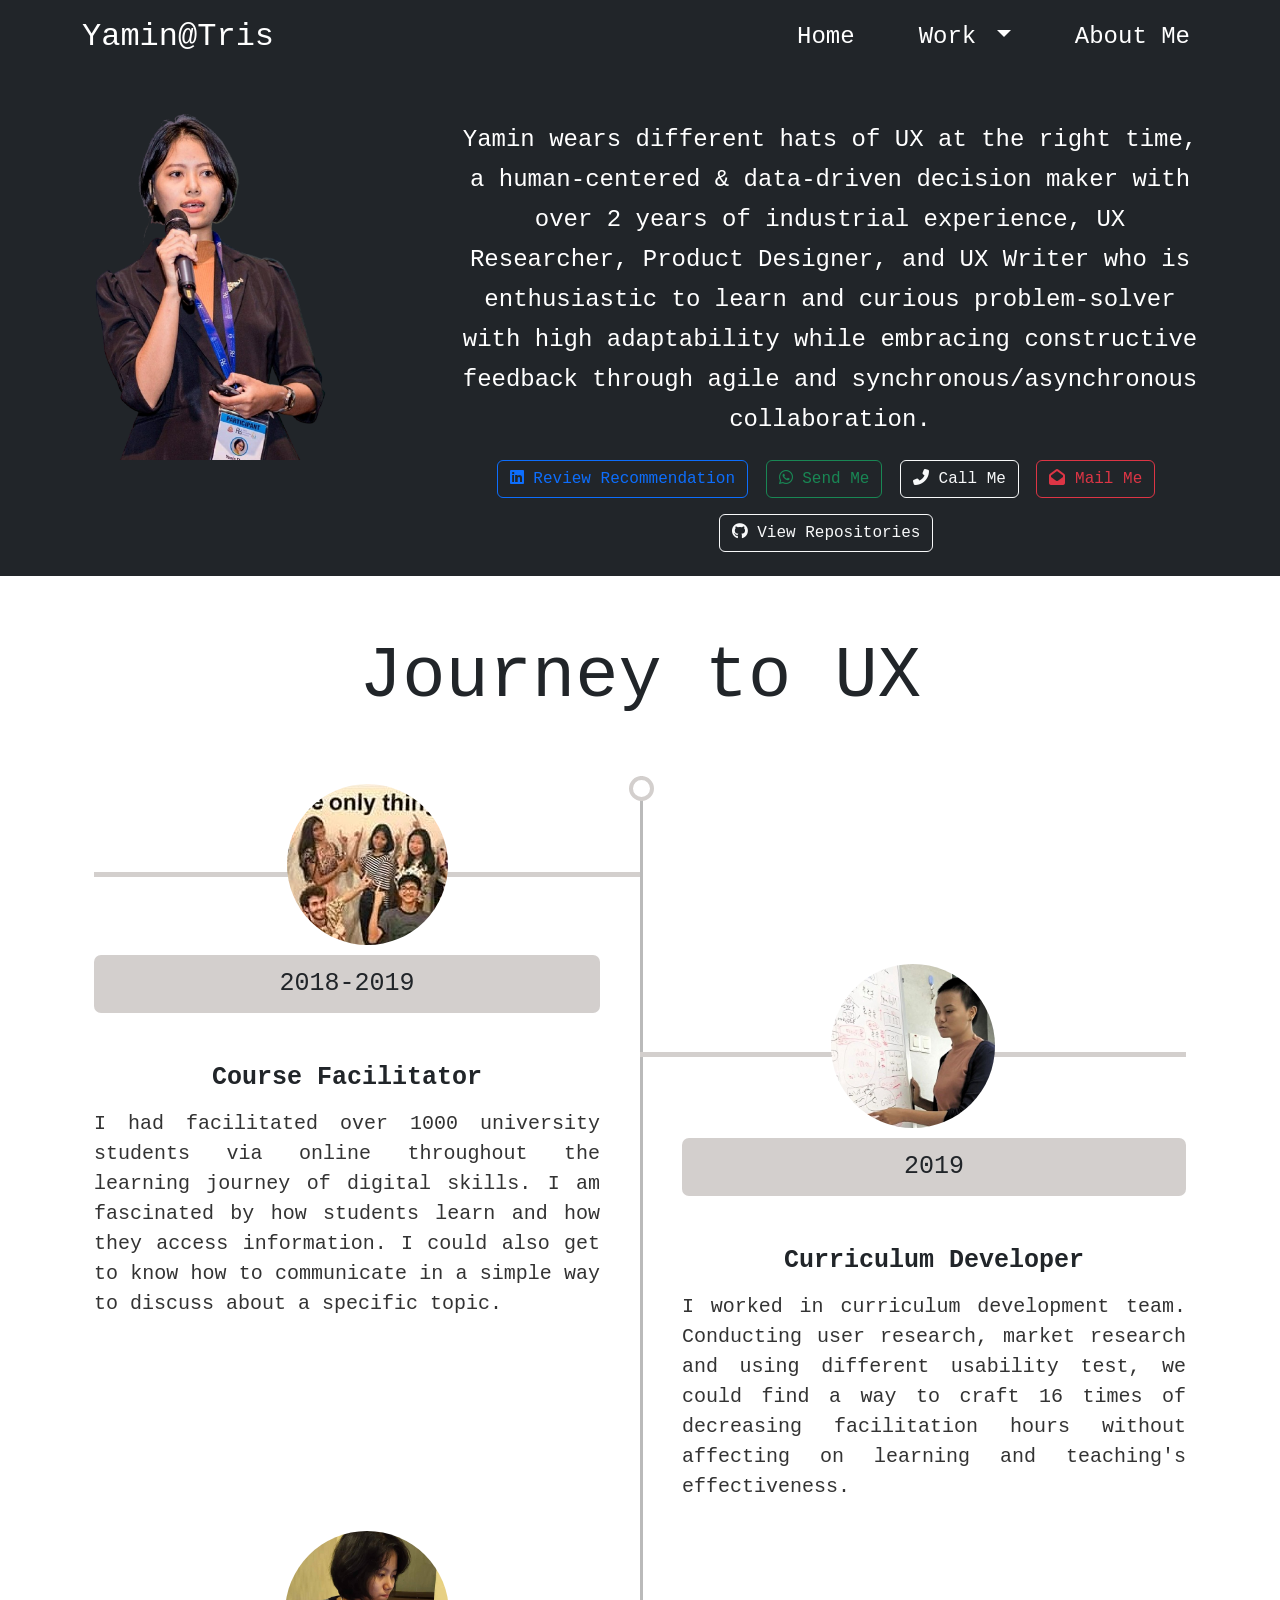
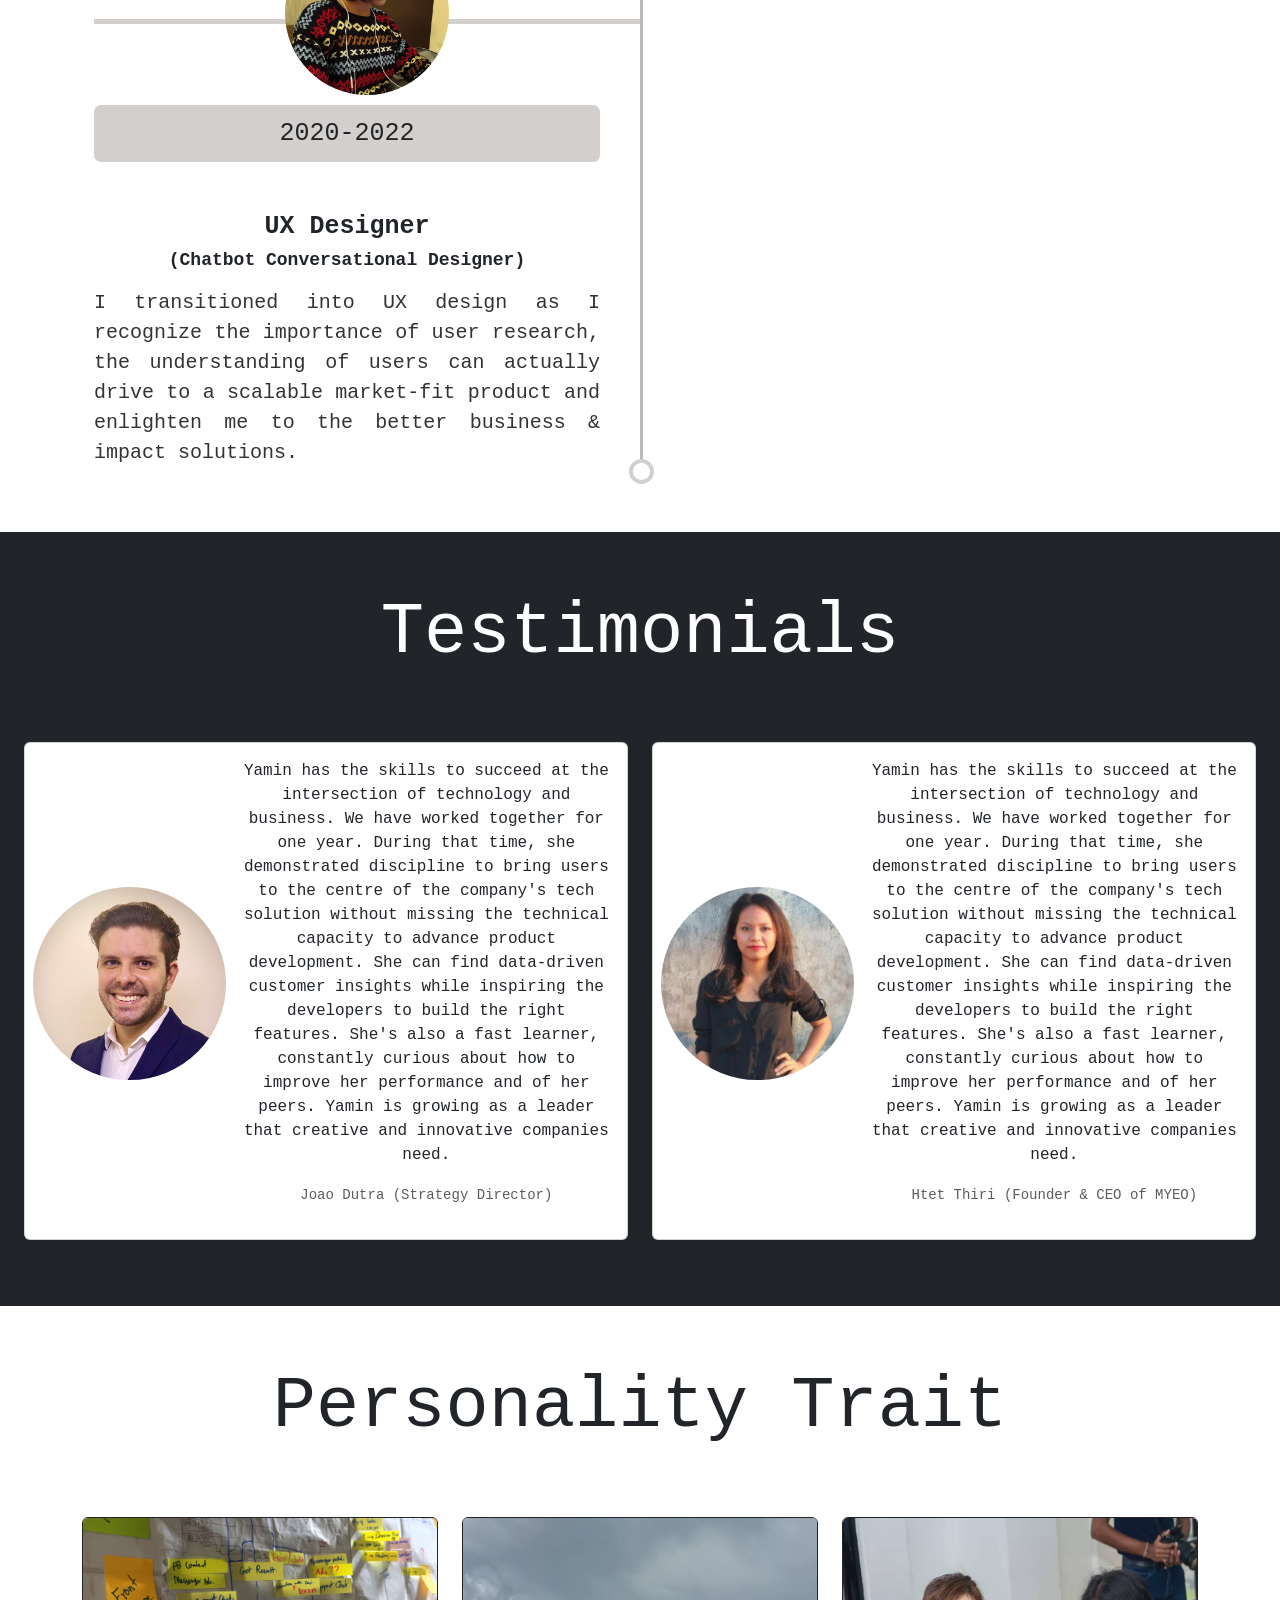
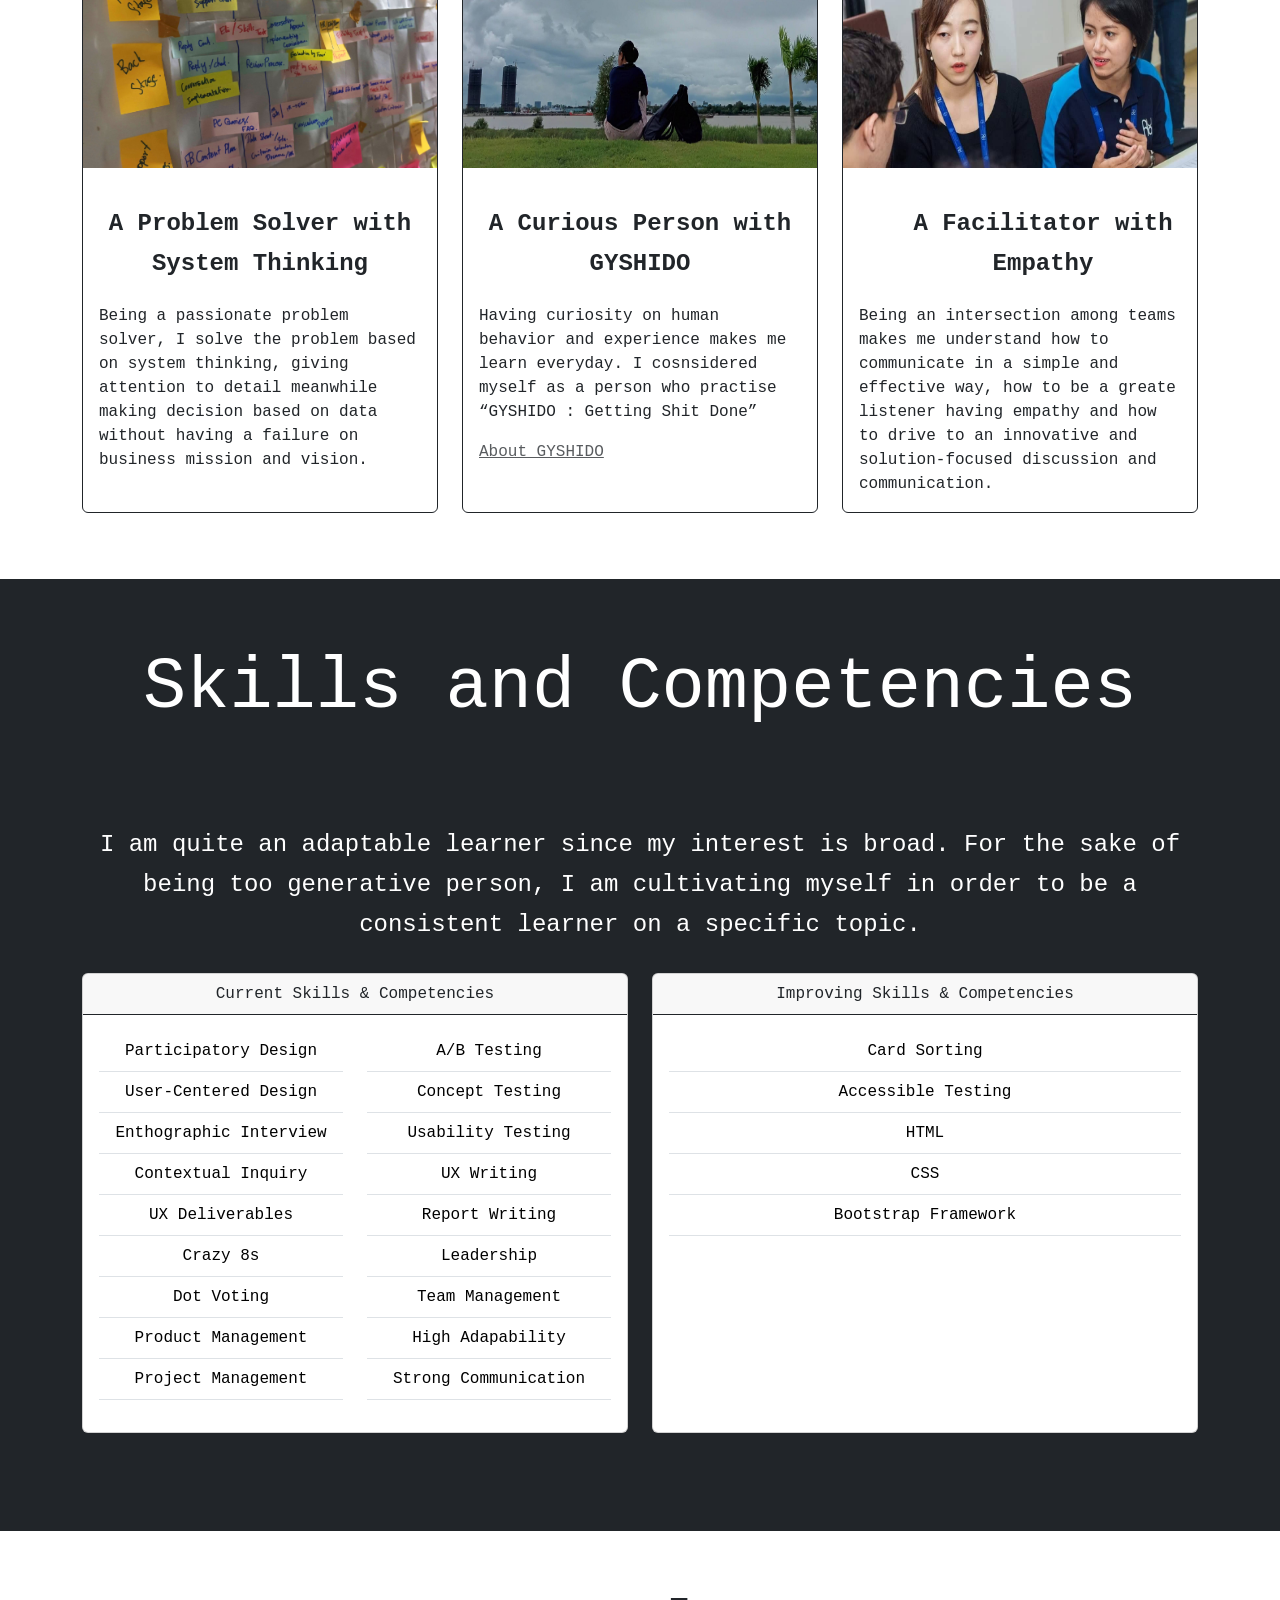
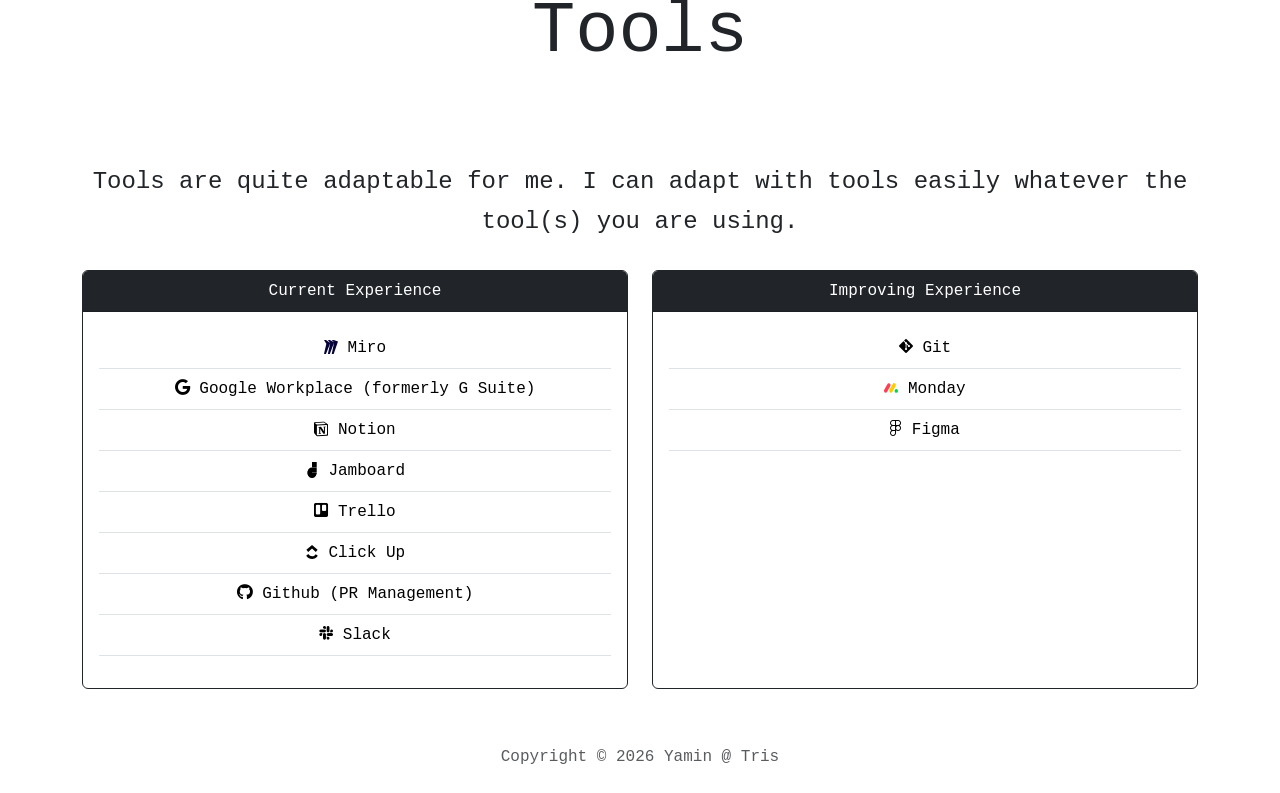
==== aboutme.html @ a5f70351 "updating conversation page" ====
<!DOCTYPE html>
<html lang="en">

<head>
  <meta charset="UTF-8">
  <meta http-equiv="X-UA-Compatible" content="IE=edge">
  <meta name="viewport" content="width=device-width, initial-scale=1.0">
  <title>Document</title>
  <link href="https://cdn.jsdelivr.net/npm/bootstrap@5.1.3/dist/css/bootstrap.min.css" rel="stylesheet"
    integrity="sha384-1BmE4kWBq78iYhFldvKuhfTAU6auU8tT94WrHftjDbrCEXSU1oBoqyl2QvZ6jIW3" crossorigin="anonymous">
  <link rel="stylesheet" href="https://cdnjs.cloudflare.com/ajax/libs/font-awesome/6.1.1/css/all.min.css">
  <link rel="stylesheet" href="style.css">
  <link rel="stylesheet" href="aboutme.css">
</head>

<body>

  <div class="container-fluid bg-dark">
    <nav class="navbar navbar-expand-lg fixed-top navbar-dark bg-dark">
      <div class="container justify-content-between">
        <a class="navbar-brand fs-2" href="#"> Yamin@Tris </a>
        <button class="navbar-toggler" type="button" data-bs-toggle="collapse" data-bs-target="#navbarText" aria-controls="navbarText" aria-expanded="true" aria-label="Toggle navigation">
          <span class="navbar-toggler-icon"></span>
        </button>
        <div class="collapse navbar-collapse justify-content-end" id="navbarText">
          <ul class="nav navbar-nav ml-auto mb-2 mb-lg-0 gap-2 gap-sm-5 fs-4">
            <li class="nav-item">
              <a class="nav-link active home" aria-current="page" href="home.html">Home</a>
            </li>
            <li class="nav-item dropdown">
              <a class="nav-link dropdown-toggle text-white" href="#" id="navbarDarkDropdownMenuLink" role="button" data-bs-toggle="dropdown" aria-expanded="true">
                Work
              </a>
              <ul class="dropdown-menu dropdown-menu-dark" aria-labelledby="navbarDarkDropdownMenuLink">
                <li><a class="dropdown-item" href="membership.html">SAAS LMS Design</a></li>
                <li><a class="dropdown-item" href="#">Conversation-based Learning Design</a></li>
                <li><a class="dropdown-item" href="https://github.com/Yamin-TZO?tab=repositories">Web Design</a></li>
              </ul>
            </li>
            <li class="nav-item">
              <a class="nav-link text-white" href="aboutme.html">About Me</a>
            </li>
          </ul>
        </div>
      </div>
    </nav>
    
    <div style="height:100px;"></div>
    <!-- self_introduction -->
    <div class="container text-white">
      <div class="row">
        <div class="col-12 col-sm-4">
          <img src="photo/yamin.png" alt="Yamin was giving presentation in AYA Youth Forum 2019" style="height: 360px;">
        </div>
        <div class="col-12 col-sm-8 align-self-center">
          <div class="card-body align-items-center text-center">
            <p class="card-text intro-text">Yamin wears different hats of UX at the right time, a human-centered & data-driven decision maker with over 2
              years of industrial experience, UX Researcher, Product Designer, and UX Writer who is enthusiastic to learn
              and curious problem-solver with high adaptability while embracing constructive feedback through agile and
              synchronous/asynchronous collaboration.</p>
            <div class="justify-content-beteen mb-2">
              <a href="https://www.linkedin.com/in/yaminthazinoo" class="btn btn-outline-primary me-2 mb-3">
                <i class="fab fa-linkedin"></i> Review Recommendation
              </a>
              <a href="https://api.whatsapp.com/send?phone=959424755899" class="btn btn-outline-success me-2 mb-3">
                <i class="fab fa-whatsapp"></i> Send Me
              </a>
              <a href="tel:959 424 755 899" class="btn btn-outline-light me-2 mb-3">
                <i class="fas fa-phone-alt"></i> Call Me
              </a>
              <a href="mailto:yaminthazinoo24@gmail.com" class="btn btn-outline-danger me-2 mb-3">
                <i class="fas fa-envelope-open"></i> Mail Me
              </a>
              <a href="https://github.com/Yamin-TZO?tab=repositories" class="btn btn-outline-light me-2 mb-3">
                <i class="fab fa-github"></i> View Repositories
              </a>   
            </div>        
          </div>
        </div>
      </div>
    </div>
  </div>

  <!-- experience_journey -->
  <div style="height: 50px;"></div>

  <div class="container">
    <div class="text-dark align-items-center text-center py-2 display-2">
      Journey to UX
    </div>
    <div class="container py-5">
        <div class="row">
            <div class="col-md-12">
                <div class="main-timeline">
                    <div class="timeline">
                        <div class="timeline-content">
                          <span><img src="photo/faci.jpg" style="border-radius: 50%;"></span>
                            <div class="content">
                                <span class="year text-dark">2018-2019</span>
                                <h3 class="title h4 text-dark">Course Facilitator</h3>
                                <p class="description pt-2" style="font-size: 20px;line-height: 30px;">
                                  I had facilitated over 1000 university students via online throughout the learning journey of digital skills. I am fascinated by how students learn and how they access information. I could also get to know how to communicate in a simple way to discuss about a specific topic.
                                </p>
                            </div>
                        </div>
                    </div>
                    <div class="timeline">
                        <div class="timeline-content">
                          <span><img src="photo/curriculumdev.jpg" style="width: 164px; height: 164px; border-radius: 50%;"></span>
                            <div class="content">
                              <span class="year text-dark">2019</span>
                              <h3 class="title h4 text-dark">Curriculum Developer</h3>
                              <p class="description pt-2" style="font-size: 20px;line-height: 30px;">
                                I worked in curriculum development team. Conducting user research, market research and using different usability test, we could find a way to craft 16 times of decreasing facilitation hours without affecting on learning and teaching's effectiveness.
                              </p>
                            </div>
                        </div>
                    </div>
                    <div class="timeline">
                        <div class="timeline-content">
                          <span><img src="photo/ux.jpg" style="width: 164px; height: 164px; border-radius: 50%;"></span>
                            <div class="content">
                                <span class="year text-dark">2020-2022</span>
                                <h3 class="title h4 d-block text-dark">UX Designer 
                                  <div class="pt-2" style="font-size: 18px;">(Chatbot Conversational Designer)</div>
                                </h3>
                                <p class="description pt-2" style="font-size: 20px;line-height: 30px;">
                                  I transitioned into UX design as I recognize the importance of user research, the understanding of users can actually drive to a scalable market-fit product and enlighten me to the better business & impact solutions.
                                </p>
                            </div>
                        </div>
                    </div>
                </div>
            </div>
        </div>
    </div>
  </div>

  <!-- testimonials -->
  <div class="container-fluid bg-dark">
    <div style="height: 50px;"></div>
    <div class="text-white align-items-center text-center py-2 display-2">
      Testimonials
    </div>
    <div style="height: 50px;"></div>

    <div class="container-fluid py-2 mb-2">
      <div class="row g-4">
        <div class="col-12 col-sm-6">
          <div class="card mb-3 h-100">
            <div class="row g-0">
              <div class="col-md-4 align-self-center ps-2">
                <img src="photo/joao.jpeg" class="img-fluid rounded-circle justify-content-center" alt="...">
              </div>
              <div class="col-md-8 text-center">
                <div class="card-body">
                  <p class="card-text">Yamin has the skills to succeed at the intersection of technology and business. We have worked together for one year. During that time, she demonstrated discipline to bring users to the centre of the company's tech solution without missing the technical capacity to advance product development. She can find data-driven customer insights while inspiring the developers to build the right features. She's also a fast learner, constantly curious about how to improve her performance and of her peers. Yamin is growing as a leader that creative and innovative companies need. </p>
                  <p class="card-text"><small class="text-muted">Joao Dutra (Strategy Director) </small></p>
                </div>
              </div>
            </div>
          </div>
        </div>
        
        <div class="col-12 col-sm-6">
          <div class="card mb-3 h-100">
            <div class="row g-0">
              <div class="col-md-4 align-self-center ps-2">
                <img src="photo/htet.jpeg" class="img-fluid rounded-circle justify-content-center" alt="...">
              </div>
              <div class="col-md-8 text-center">
                <div class="card-body">
                  <p class="card-text">Yamin has the skills to succeed at the intersection of technology and business. We have worked together for one year. During that time, she demonstrated discipline to bring users to the centre of the company's tech solution without missing the technical capacity to advance product development. She can find data-driven customer insights while inspiring the developers to build the right features. She's also a fast learner, constantly curious about how to improve her performance and of her peers. Yamin is growing as a leader that creative and innovative companies need. </p>
                  <p class="card-text"><small class="text-muted">Htet Thiri (Founder & CEO of MYEO) </small></p>
                </div>
              </div>
            </div>
          </div>
        </div>

      </div>
    </div>
    <div style="height: 50px;"></div>
  </div> 

  <!-- personality_trait -->
  <div style="height: 50px;"></div>
  <div class="text-dark align-items-center text-center py-2 display-2">
    Personality Trait
  </div>
  <div style="height: 50px;"></div>
  <div class="container py-2 mb-2">
    <div class="row row-cols-1 row-cols-md-3 g-4">
      <div class="col">
        <div class="card border-dark h-100">
          <img src="photo/problemsolver.jpg" style="height: 250px;" class="card-img-top" alt="...">
          <div class="card-body">
            <div class="card-title intro-text text-center">
              <strong>A Problem Solver with System Thinking</strong>
            </div>
            <div class="card-text">
              Being a passionate problem solver, I solve the problem based on system thinking, giving attention to detail meanwhile making decision based on data without having a failure on business mission and vision.
            </div>
          </div>
        </div>
      </div>
      <div class="col">
        <div class="card border-dark h-100">
          <img src="photo/gyshido.jpg" style="height: 250px;" class="card-img-top" alt="...">
          <div class="card-body">
            <div class="card-title intro-text text-center">
              <strong>A Curious Person with GYSHIDO</strong>
            </div>
            <div class="card-text">
              <div class="mb-3">Having curiosity on human behavior and experience makes me learn everyday. I cosnsidered myself as a person who practise “GYSHIDO : Getting Shit Done”</div> 
              <a href="https://gyshido.com/" class="text-muted">About GYSHIDO</a>
            </div>
          </div>
        </div>
      </div>
      <div class="col">
        <div class="card border-dark h-100">
          <img src="photo/facilitator.jpeg" style="height: 250px;" class="card-img-top" alt="...">
          <div class="card-body">
            <div class="card-title intro-text text-center text-wrap" style="width: 23rem;">
              <strong>A Facilitator with Empathy</strong>
            </div>
            <div class="card-text">
              Being an intersection among teams makes me understand how to communicate in a simple and effective way, how to be a greate listener having empathy and how to drive to an innovative and solution-focused discussion and communication.
            </div>
          </div>
        </div>
      </div>
    </div>
  </div>
  <div style="height: 50px;"></div>

  <!-- skills_and_competencies -->
  <div class="container-fluid bg-dark">
    <div style="height: 50px;"></div>
    <div class="text-white align-items-center text-center py-3 display-2">
      Skills and Competencies
    </div>
    <div style="height: 50px;"></div>
    <div class="container intro-text text-white align-items-center text-center py-2">
      I am quite an adaptable learner since my interest is broad. For the sake of being too generative person,
      I am cultivating myself in order to be a consistent learner on a specific topic.
    </div>
    <div class="container pb-4 mb-4">
      <div class="row g-4">
        <div class="col-sm-6">
          <div class="card">
            <div class="card-header border-dark text-center"> Current Skills & Competencies </div>
            <div class="card-body">
              <div class="row">
                <div class="col table-responsive">
                  <table class="table text-center">
                    <tbody>
                      <tr>
                        <td>Participatory Design</td>
                      </tr>
                      <tr>
                        <td>User-Centered Design</td>
                      </tr>
                      <tr>
                        <td>Enthographic Interview</td>
                      </tr>
                      <tr>
                        <td>Contextual Inquiry</td>
                      </tr>
                      <tr>
                        <td>UX Deliverables</td>
                      </tr>
                      <tr>
                        <td>Crazy 8s</td>
                      </tr>
                      <tr>
                        <td>Dot Voting</td>
                      </tr>
                      <tr>
                        <td>Product Management</td>
                      </tr>
                      <tr>
                        <td>Project Management</td>
                      </tr>
                    </tbody>
                  </table>
                </div>
                <div class="col table-responsive">
                  <table class="table text-center">
                    <tbody>
                      <tr>
                        <td>A/B Testing</td>
                      </tr>
                      <tr>
                        <td>Concept Testing</td>
                      </tr>
                      <tr>
                        <td>Usability Testing</td>
                      </tr>
                      <tr>
                        <td>UX Writing</td>
                      </tr>
                      <tr>
                        <td>Report Writing</td>
                      </tr>
                      <tr>
                        <td>Leadership</td>
                      </tr>
                      <tr>
                        <td>Team Management</td>
                      </tr>
                      <tr>
                        <td>High Adapability</td>
                      </tr>
                      <tr>
                        <td>Strong Communication</td>
                      </tr>
                    </tbody>
                  </table>
                </div>
              </div>
            </div>
          </div>
        </div>

        <div class="col-sm-6">
          <div class="card h-100">
            <div class="card-header border-dark text-center"> Improving Skills & Competencies </div>
            <div class="card-body">
              <div class="table-responsive">
                <table class="table text-center">
                  <tbody>
                    <tr>
                      <td>Card Sorting</td>
                    </tr>
                    <tr>
                      <td>Accessible Testing</td>
                    </tr>
                    <tr>
                      <td>HTML</td>
                    </tr>
                    <tr>
                      <td>CSS</td>
                    </tr>
                    <tr>
                      <td>Bootstrap Framework</td>
                    </tr>
                  </tbody>
                </table>
              </div>
            </div>
          </div>
        </div>
      </div>
    </div>
    <div style="height: 50px;"></div>
  </div>

  <!-- tools -->
  <div class="container-fluid bg-white">
    <div style="height: 50px;"></div>
    <div class="text-dark align-items-center text-center py-2 display-2">
      Tools
    </div>
    <div style="height: 50px;"></div>
    <div class="container intro-text text-dark align-items-center text-center py-2">
      Tools are quite adaptable for me. I can adapt with tools easily whatever the tool(s) you are using. 
    </div>
    <div class="container pb-4 mb-2">
      <div class="row g-4">
        <div class="col-sm-6">
          <div class="card h-100 border-dark">
            <div class="card-header bg-dark text-white text-center"> Current Experience </div>
            <div class="card-body">
              <div class="table-responsive">
                <table class="table text-center">
                  <tbody>
                    <tr>
                      <td>
                        <img src="photo/M-icon.svg" alt="" style="width: 14px; height: 16px;">
                        Miro
                      </td>
                    </tr>
                    <tr>
                      <td>
                        <i class="fab fa-google"></i>
                        Google Workplace (formerly G Suite)
                      </td>
                    </tr>
                    <tr>
                      <td>
                        <img src="photo/notion-logo-1.svg" alt="" style="width: 14px; height: 16px;">
                        Notion
                      </td>
                    </tr>
                    <tr>
                      <td>
                        <img src="photo/jam.png" alt="" style="width: 14px; height: 16px;">
                        Jamboard
                      </td>
                    </tr>
                    <tr>
                      <td>
                        <i class="fab fa-trello"></i>
                        Trello 
                      </td>
                    </tr>
                    <tr>
                      <td>
                        <img src="photo/clickup.svg" alt="" style="width: 14px; height: 16px;">
                        Click Up
                      </td>
                    </tr>
                    <tr>
                      <td>
                        <i class="fab fa-github"></i>
                        Github (PR Management) 
                      </td>
                    </tr>
                    <tr>
                      <td>
                        <i class="fab fa-slack"></i>
                        Slack 
                      </td>
                    </tr>
                  </tbody>
                </table>
              </div>
            </div>
          </div>
        </div>

        <div class="col-sm-6">
          <div class="card border-dark h-100">
            <div class="card-header bg-dark text-white text-center"> Improving Experience </div>
            <div class="card-body">
              <div class="table-responsive">
                <table class="table text-center">
                  <tbody>
                    <tr>
                      <td>
                        <i class="fab fa-git-alt"></i>
                        Git
                      </td>
                    </tr>
                    <tr>
                      <td>
                        <img src="photo/monday-icon.svg" alt="" style="width: 14px; height: 16px;">
                        Monday
                      </td>
                    </tr>
                    <tr>
                      <td>
                        <i class="fab fa-figma"></i>
                        Figma
                      </td>
                    </tr>
                    <tr>
                      <!-- <td>
                        <i class="fab fa-invision"></i>
                        Invision
                      </td> -->
                    </tr>
                  </tbody>
                </table>
              </div>
            </div>
          </div>
        </div>
      </div>
    </div>
  </div>

  <footer class="text-center py-4 text-muted">
    Copyright &copy; <script>document.write(new Date().getFullYear());</script> Yamin @ Tris
  </footer>
  

  <script src="https://cdn.jsdelivr.net/npm/bootstrap@5.1.3/dist/js/bootstrap.bundle.min.js"
    integrity="sha384-ka7Sk0Gln4gmtz2MlQnikT1wXgYsOg+OMhuP+IlRH9sENBO0LRn5q+8nbTov4+1p"
    crossorigin="anonymous"></script>
</body>

</html>
---- style.css ----
body {
    font-family: monospace;
}

.intro-text {
    font-size: 1.5rem;
    line-height: 2.5rem;
    margin-top: 20px;
    margin-bottom: 20px;
}

@media only screen and (max-width: 361px){
    .intro-text {
        font-size: 1rem;
        line-height: 2rem;
    }

}
---- aboutme.css ----
body {
    font-family: monospace;
}

.p_120 {
    padding-top: 120px;
    padding-bottom: 120px; }


    .main-timeline{ position: relative; }
    .main-timeline:before,
    .main-timeline:after{
        content: "";
        display: block;
        width: 100%;
        clear: both;
    }
    .main-timeline:before{
        content: "";
        width: 3px;
        height: 100%;
        background: #bababa;
        position: absolute;
        top: 0;
        left: 50%;
    }
    .main-timeline .timeline{
        width: 50%;
        float: left;
        position: relative;
        z-index: 1;
    }
    .main-timeline .timeline:before,
    .main-timeline .timeline:after{
        content: "";
        display: block;
        width: 100%;
        clear: both;
    }
    .main-timeline .timeline:first-child:before,
    .main-timeline .timeline:last-child:before{
        content: "";
        width: 25px;
        height: 25px;
        border-radius: 50%;
        background: #fff;
        border: 4px solid rgba(211,207,205,1);
        position: absolute;
        top: 0;
        right: -14px;
        z-index: 1;
    }
    .main-timeline .timeline:last-child:before{
        top: auto;
        bottom: 0;
    }
    .main-timeline .timeline:last-child:nth-child(even):before{
        right: auto;
        left: -12px;
        bottom: -2px;
    }
    .main-timeline .timeline-content{
        text-align: center;
        margin-top: 8px;
        position: relative;
        transition: all 0.3s ease 0s;
    }
    .main-timeline .timeline-content:before{
        content: "";
        width: 100%;
        height: 5px;
        background: rgba(211,207,205,1);
        position: absolute;
        top: 88px;
        left: 0;
        z-index: -1;
    }
    .main-timeline .circle{
        width: 180px;
        height: 180px;
        border-radius: 50%;
        background: #fff;
        border: 8px solid rgba(211,207,205,1);
        float: left;
        margin-right: 25px;
        position: relative;
    }
    .main-timeline .circle:before{
        content: "";
        width: 26px;
        height: 30px;
        background: rgba(211,207,205,1);
        margin: auto;
        position: absolute;
        top: 0;
        right: -33px;
        bottom: 0;
        z-index: -1;
        box-shadow: inset 7px 0 9px -7px #444;
    }
    .main-timeline .circle span{
        display: block;
        width: 100%;
        height: 100%;
        border-radius: 50%;
        line-height: 268px;
        font-size: 80px;
        color: #454344;
    }
    .main-timeline .circle span:before,
    .main-timeline .circle span:after{
        content: "";
        width: 28px;
        height: 50px;
        background: #fff;
        border-radius: 0 0 0 21px;
        margin: auto;
        position: absolute;
        top: -54px;
        right: -33px;
        bottom: 0;
        z-index: -1;
    }
    .main-timeline .circle span:after{
        border-radius: 21px 0 0 0;
        top: 0;
        bottom: -56px;
    }
    .main-timeline .circle .img{
        vertical-align: initial;
        border-radius: 50%;
    }
    .main-timeline .content{
        display: table;
        padding-right: 40px;
        position: relative;
    }
    .main-timeline .year{
        display: block;
        padding: 10px;
        margin: 10px 0 50px 0;
        background: rgba(211,207,205,1);
        border-radius: 7px;
        font-size: 25px;
        color: #fff;
    }
    .main-timeline .title{
        font-size: 25px;
        font-weight: bold;
        color: rgba(211,207,205,1);
        margin-top: 0;
    }
    .main-timeline .description{
        font-size: 14px;
        color: #333;
        text-align: justify;
    }
    .main-timeline .icon{
        width: 25px;
        height: 25px;
        border-radius: 50%;
        background: #fff;
        border: 4px solid rgba(211,207,205,1);
        position: absolute;
        top: 78px;
        right: -14px;
    }
    .main-timeline .icon:before{
        content: "";
        width: 15px;
        height: 25px;
        background: rgba(211,207,205,1);
        margin: auto;
        position: absolute;
        top: -1px;
        left: -15px;
        bottom: 0;
        z-index: -1;
    }
    .main-timeline .icon span:before,
    .main-timeline .icon span:after{
        content: "";
        width: 21px;
        height: 25px;
        background: #fff;
        border-radius: 0 0 21px 0;
        margin: auto;
        position: absolute;
        top: -30px;
        left: -15px;
        bottom: 0;
        z-index: -1;
    }
    .main-timeline .icon span:after{
        border-radius: 0 21px 0 0;
        top: 0;
        left: -15px;
        bottom: -30px;
    }
    .main-timeline .timeline:nth-child(2n) .timeline-content,
    .main-timeline .timeline:nth-child(2n) .circle{
        float: right;
    }
    .main-timeline .timeline:nth-child(2n) .circle{
        margin: 0 0 0 25px;
    }
    .main-timeline .timeline:nth-child(2n) .circle:before{
        right: auto;
        left: -33px;
        box-shadow: -7px 0 9px -7px #444 inset;
    }
    .main-timeline .timeline:nth-child(2n) .circle span:before,
    .main-timeline .timeline:nth-child(2n) .circle span:after{
        right: auto;
        left: -33px;
        border-radius: 0 0 21px 0;
    }
    .main-timeline .timeline:nth-child(2n) .circle span:after{
        border-radius: 0 21px 0 0;
    }
    .main-timeline .timeline:nth-child(2n) .content{
        padding: 0 0 0 40px;
        margin-left: 2px;
    }
    .main-timeline .timeline:nth-child(2n) .icon{
        right: auto;
        left: -14px;
    }
    .main-timeline .timeline:nth-child(2n) .icon:before,
    .main-timeline .timeline:nth-child(2n) .icon span:before,
    .main-timeline .timeline:nth-child(2n) .icon span:after{
        left: auto;
        right: -15px;
    }
    .main-timeline .timeline:nth-child(2n) .icon span:before{
        border-radius: 0 0 0 21px;
    }
    .main-timeline .timeline:nth-child(2n) .icon span:after{
        border-radius: 21px 0 0 0;
    }
    .main-timeline .timeline:nth-child(2){
        margin-top: 180px;
    }
    .main-timeline .timeline:nth-child(odd){
        margin: -175px 0 0 0;
    }
    .main-timeline .timeline:nth-child(even){
        margin-bottom: 180px;
    }
    .main-timeline .timeline:first-child,
    .main-timeline .timeline:last-child:nth-child(even){
        margin: 0;
    }
    @media only screen and (max-width: 990px){
        .main-timeline:before{ left: 100%; }
        .main-timeline .timeline{
            width: 100%;
            float: none;
            margin-bottom: 20px !important;
        }
        .main-timeline .timeline:first-child:before,
        .main-timeline .timeline:last-child:before{
            left: auto !important;
            right: -13px !important;
        }
        .main-timeline .timeline:nth-child(2n) .circle{
            float: left;
            margin: 0 25px 0 0;
        }
        .main-timeline .timeline:nth-child(2n) .circle:before{
            right: -33px;
            left: auto;
            box-shadow: 7px 0 9px -7px #444 inset;
        }
        .main-timeline .timeline:nth-child(2n) .circle span:before,
        .main-timeline .timeline:nth-child(2n) .circle span:after{
            right: -33px;
            left: auto;
            border-radius: 0 0 0 21px;
        }
        .main-timeline .timeline:nth-child(2n) .circle span:after{
            border-radius: 21px 0 0 0;
        }
        .main-timeline .timeline:nth-child(2n) .content{
            padding: 0 40px 0 0;
            margin-left: 0;
        }
        .main-timeline .timeline:nth-child(2n) .icon{
            right: -14px;
            left: auto;
        }
        .main-timeline .timeline:nth-child(2n) .icon:before,
        .main-timeline .timeline:nth-child(2n) .icon span:before,
        .main-timeline .timeline:nth-child(2n) .icon span:after{
            left: -15px;
            right: auto;
        }
        .main-timeline .timeline:nth-child(2n) .icon span:before{
            border-radius: 0 0 21px 0;
        }
        .main-timeline .timeline:nth-child(2n) .icon span:after{
            border-radius: 0 21px 0 0;
        }
        .main-timeline .timeline:nth-child(2),
        .main-timeline .timeline:nth-child(odd),
        .main-timeline .timeline:nth-child(even){
            margin: 0;
        }
    }
    @media only screen and (max-width: 480px){
        .main-timeline:before{ left: 0; }
        .main-timeline .timeline:first-child:before,
        .main-timeline .timeline:last-child:before{
            left: -12px !important;
            right: auto !important;
        }
        .main-timeline .circle,
        .main-timeline .timeline:nth-child(2n) .circle{
            width: 130px;
            height: 130px;
            float: none;
            margin: 0 auto;
        }
        .main-timeline .timeline-content:before{
            width: 99.5%;
            top: 68px;
            left: 0.5%;
        }
        .main-timeline .circle span{
            line-height: 115px;
            font-size: 60px;
        }
        .main-timeline .circle:before,
        .main-timeline .circle span:before,
        .main-timeline .circle span:after,
        .main-timeline .icon{
            display: none;
        }
        .main-timeline .content,
        .main-timeline .timeline:nth-child(2n) .content{
            padding: 0 10px;
        }
        .main-timeline .year{
            margin-bottom: 15px;
        }
        .main-timeline .description{
            text-align: center;
        }
    }
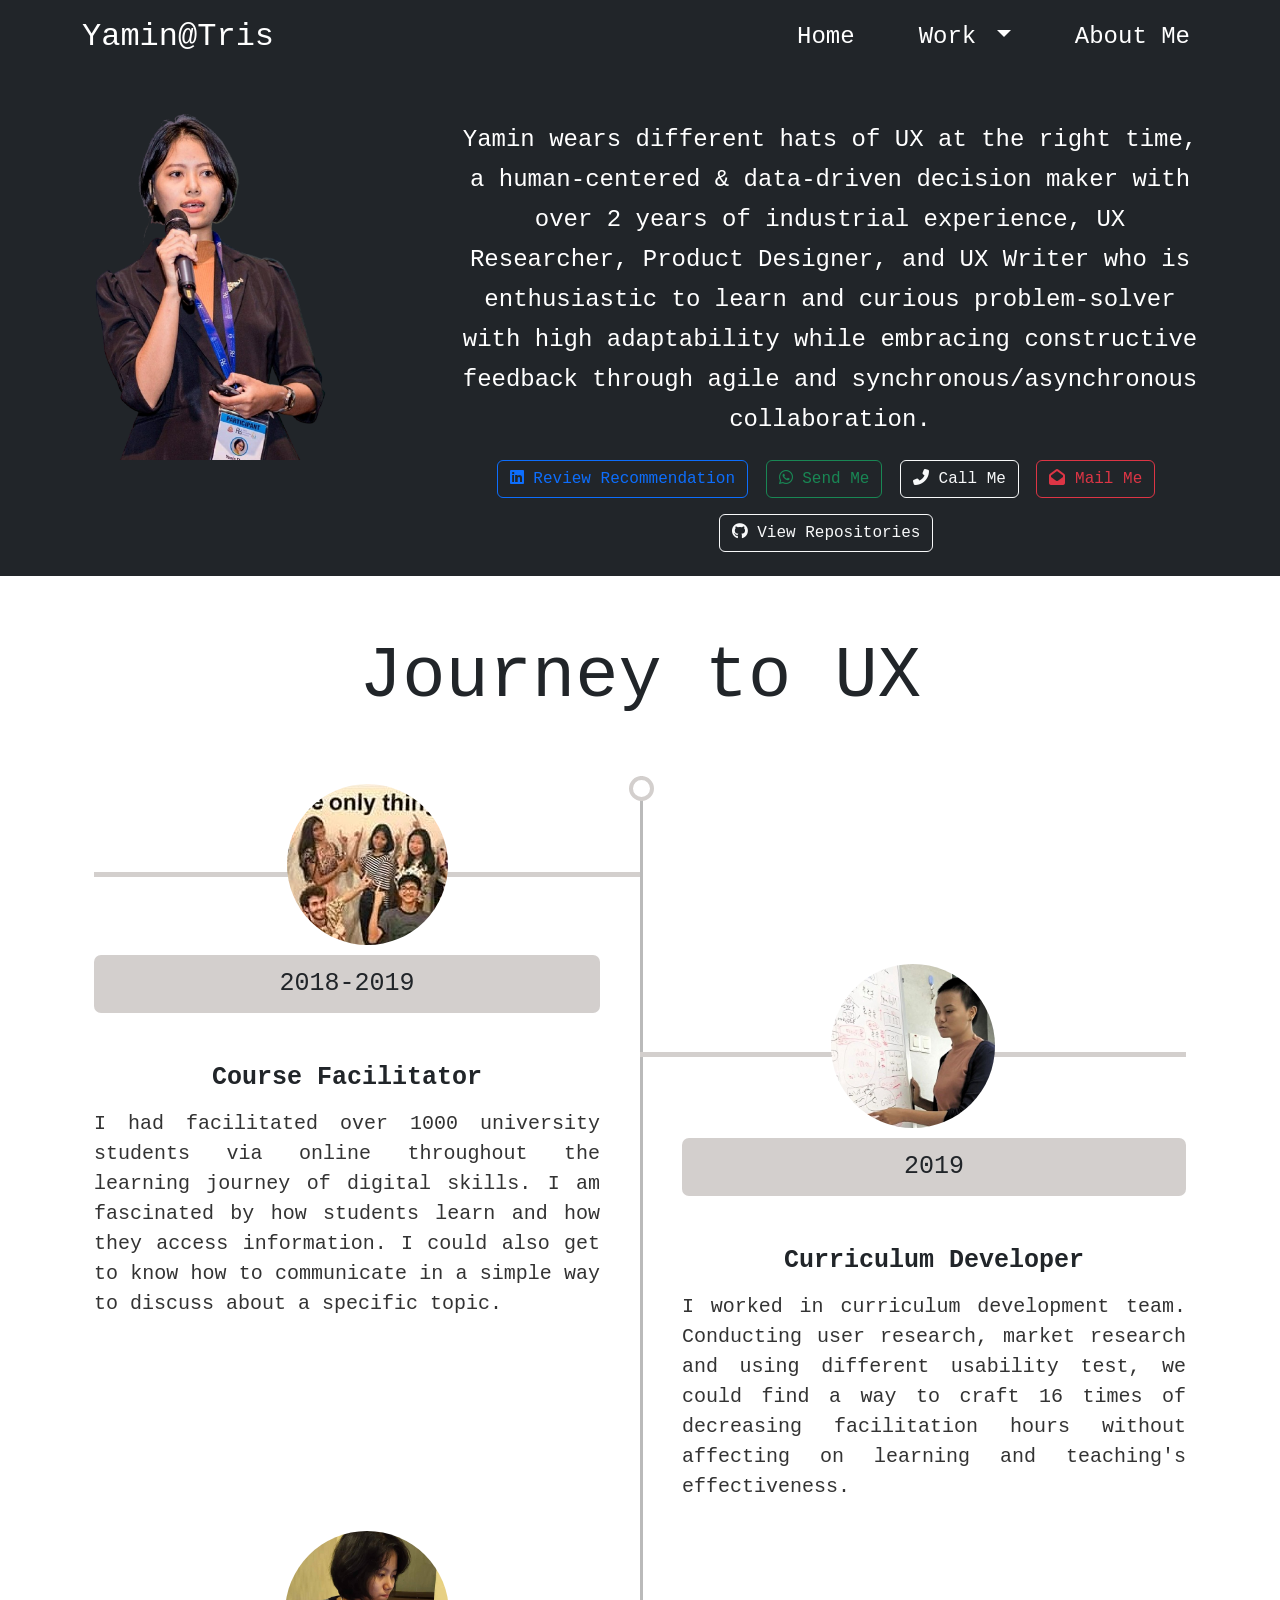
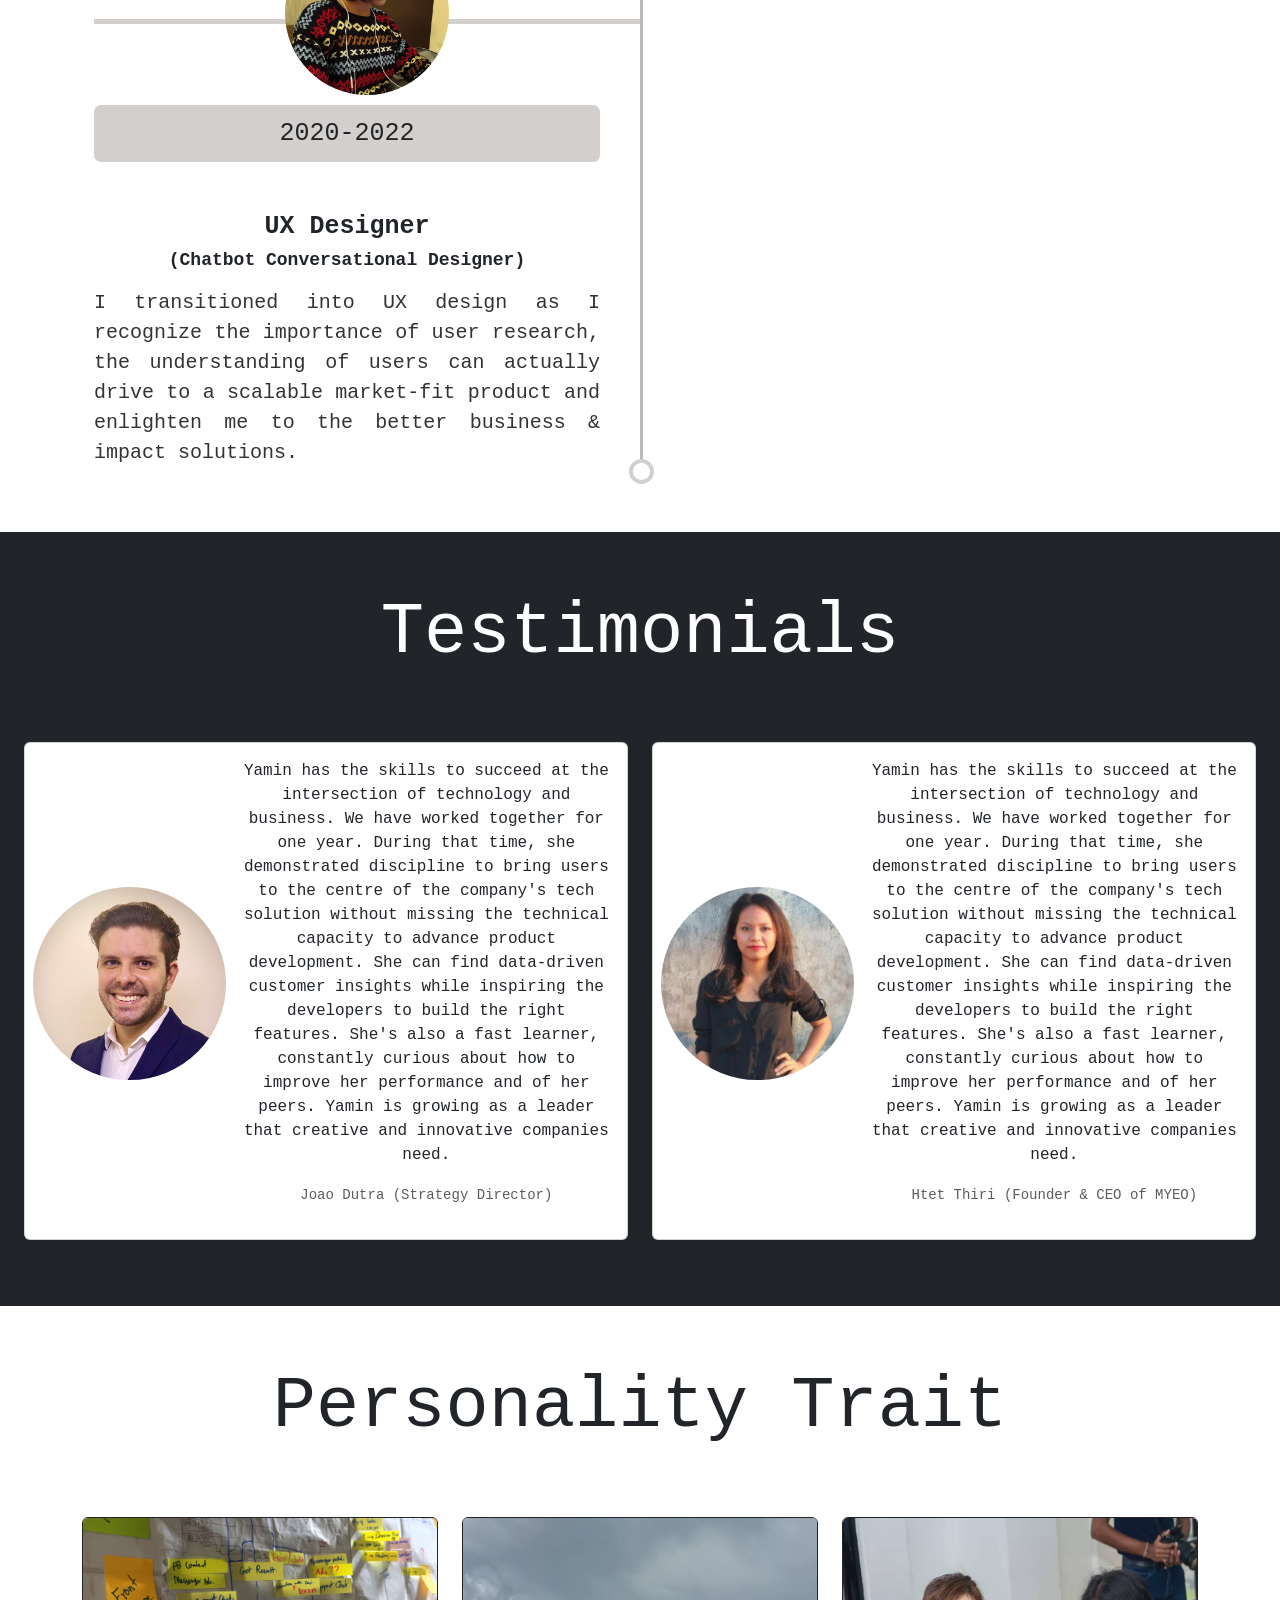
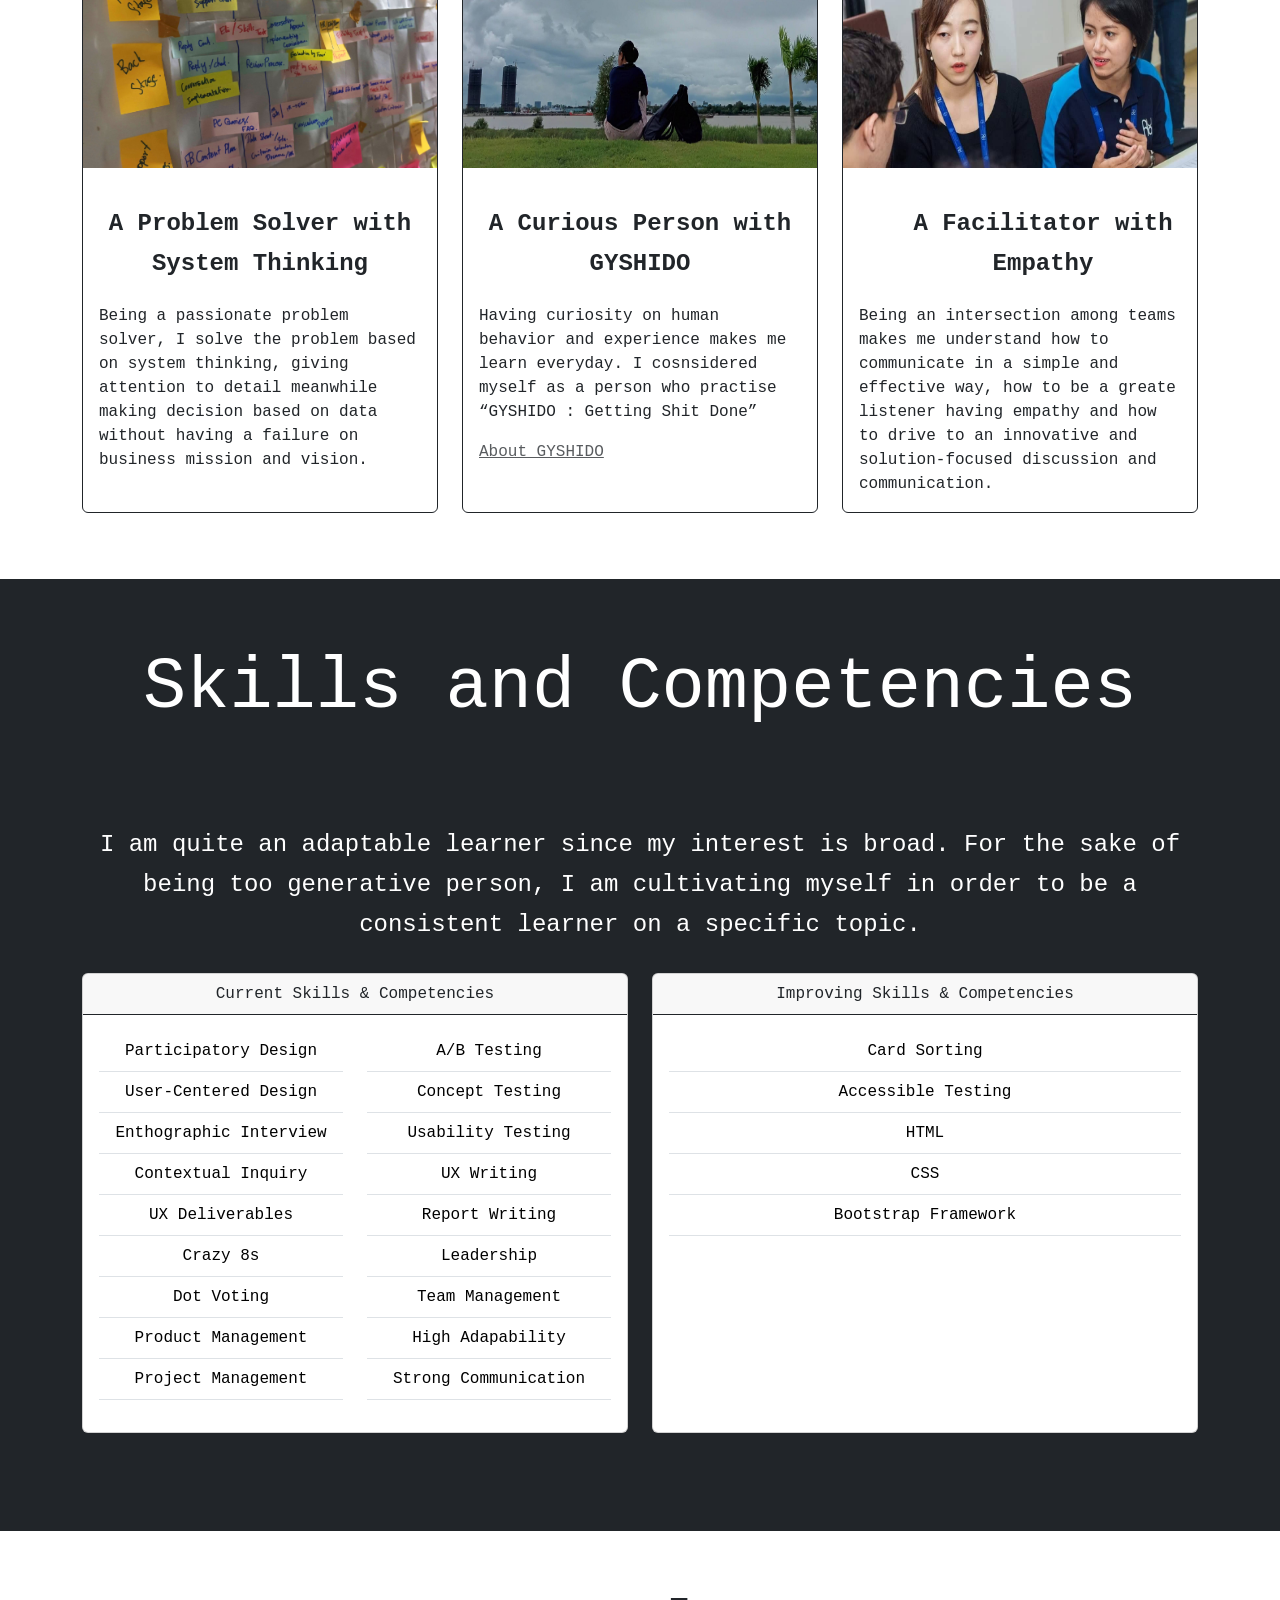
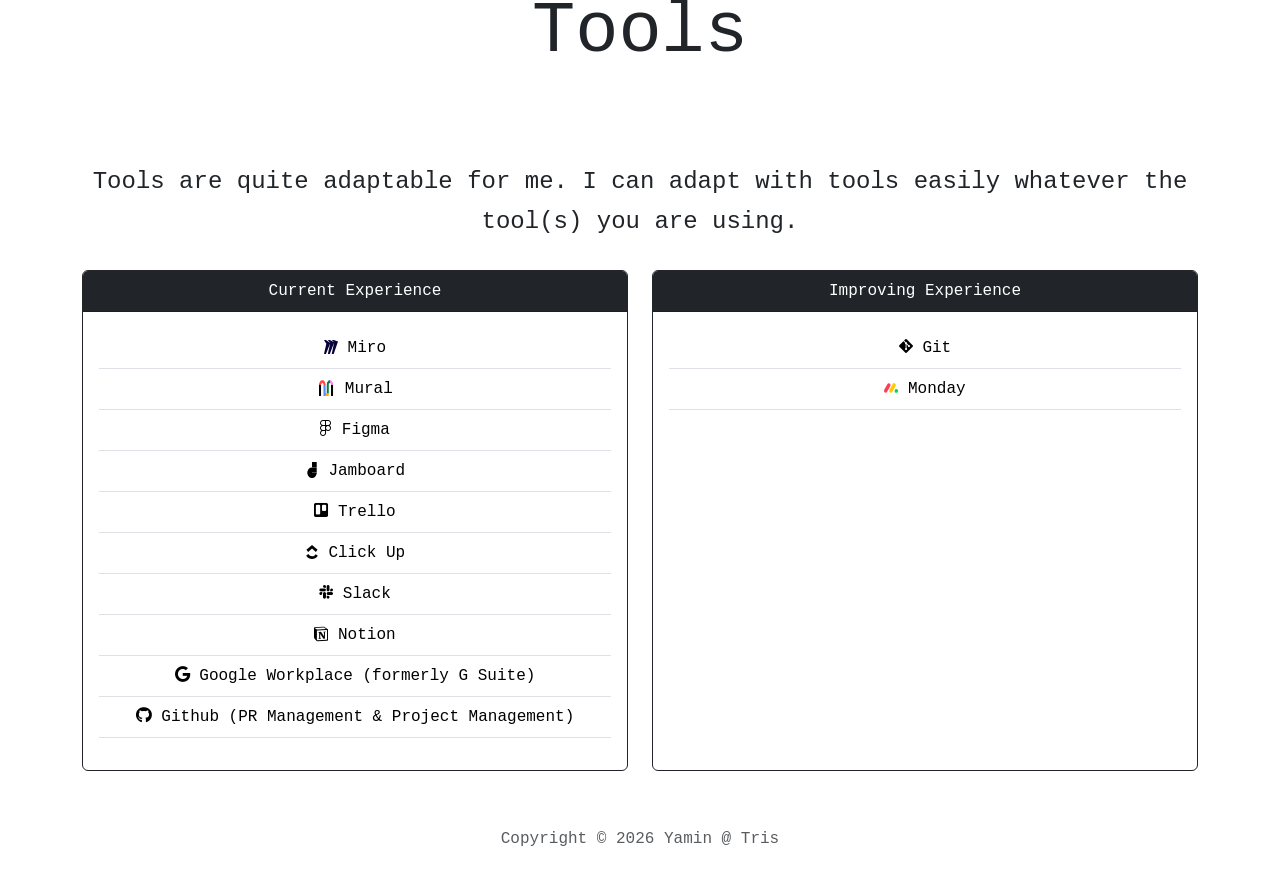
==== commit 2eeeba5a: "updating conversation page about tools" ====
--- a/aboutme.html
+++ b/aboutme.html
@@ -25,7 +25,7 @@
         <div class="collapse navbar-collapse justify-content-end" id="navbarText">
           <ul class="nav navbar-nav ml-auto mb-2 mb-lg-0 gap-2 gap-sm-5 fs-4">
             <li class="nav-item">
-              <a class="nav-link active home" aria-current="page" href="home.html">Home</a>
+              <a class="nav-link active home" aria-current="page" href="index.html">Home</a>
             </li>
             <li class="nav-item dropdown">
               <a class="nav-link dropdown-toggle text-white" href="#" id="navbarDarkDropdownMenuLink" role="button" data-bs-toggle="dropdown" aria-expanded="true">
@@ -68,7 +68,7 @@
               <a href="tel:959 424 755 899" class="btn btn-outline-light me-2 mb-3">
                 <i class="fas fa-phone-alt"></i> Call Me
               </a>
-              <a href="mailto:yaminthazinoo24@gmail.com" class="btn btn-outline-danger me-2 mb-3">
+              <a href="mailto:tris.mailme@gmail.com" class="btn btn-outline-danger me-2 mb-3">
                 <i class="fas fa-envelope-open"></i> Mail Me
               </a>
               <a href="https://github.com/Yamin-TZO?tab=repositories" class="btn btn-outline-light me-2 mb-3">
@@ -384,44 +384,56 @@
                     </tr>
                     <tr>
                       <td>
+                        <img src="photo/mural.png" alt="" style="width: 18px; height: 20px;">
+                        Mural
+                      </td>
+                    </tr>                    
+                    <tr>
+                      <td>
+                        <i class="fab fa-figma"></i>
+                        Figma
+                      </td>
+                    </tr>
+                    <tr>
+                      <td>
+                        <img src="photo/jam.png" alt="" style="width: 14px; height: 16px;">
+                        Jamboard
+                      </td>
+                    </tr>
+                    <tr>
+                      <td>
+                        <i class="fab fa-trello"></i>
+                        Trello 
+                      </td>
+                    </tr>
+                    <tr>
+                      <td>
+                        <img src="photo/clickup.svg" alt="" style="width: 14px; height: 16px;">
+                        Click Up
+                      </td>
+                    </tr>
+                    <tr>
+                      <td>
+                        <i class="fab fa-slack"></i>
+                        Slack 
+                      </td>
+                    </tr>
+                    <tr>
+                      <td>
+                        <img src="photo/notion-logo-1.svg" alt="" style="width: 14px; height: 16px;">
+                        Notion
+                      </td>
+                    </tr>
+                    <tr>
+                      <td>
                         <i class="fab fa-google"></i>
                         Google Workplace (formerly G Suite)
                       </td>
                     </tr>
                     <tr>
                       <td>
-                        <img src="photo/notion-logo-1.svg" alt="" style="width: 14px; height: 16px;">
-                        Notion
-                      </td>
-                    </tr>
-                    <tr>
-                      <td>
-                        <img src="photo/jam.png" alt="" style="width: 14px; height: 16px;">
-                        Jamboard
-                      </td>
-                    </tr>
-                    <tr>
-                      <td>
-                        <i class="fab fa-trello"></i>
-                        Trello 
-                      </td>
-                    </tr>
-                    <tr>
-                      <td>
-                        <img src="photo/clickup.svg" alt="" style="width: 14px; height: 16px;">
-                        Click Up
-                      </td>
-                    </tr>
-                    <tr>
-                      <td>
                         <i class="fab fa-github"></i>
-                        Github (PR Management) 
-                      </td>
-                    </tr>
-                    <tr>
-                      <td>
-                        <i class="fab fa-slack"></i>
-                        Slack 
+                        Github (PR Management & Project Management) 
                       </td>
                     </tr>
                   </tbody>
@@ -451,12 +463,6 @@
                       </td>
                     </tr>
                     <tr>
-                      <td>
-                        <i class="fab fa-figma"></i>
-                        Figma
-                      </td>
-                    </tr>
-                    <tr>
                       <!-- <td>
                         <i class="fab fa-invision"></i>
                         Invision
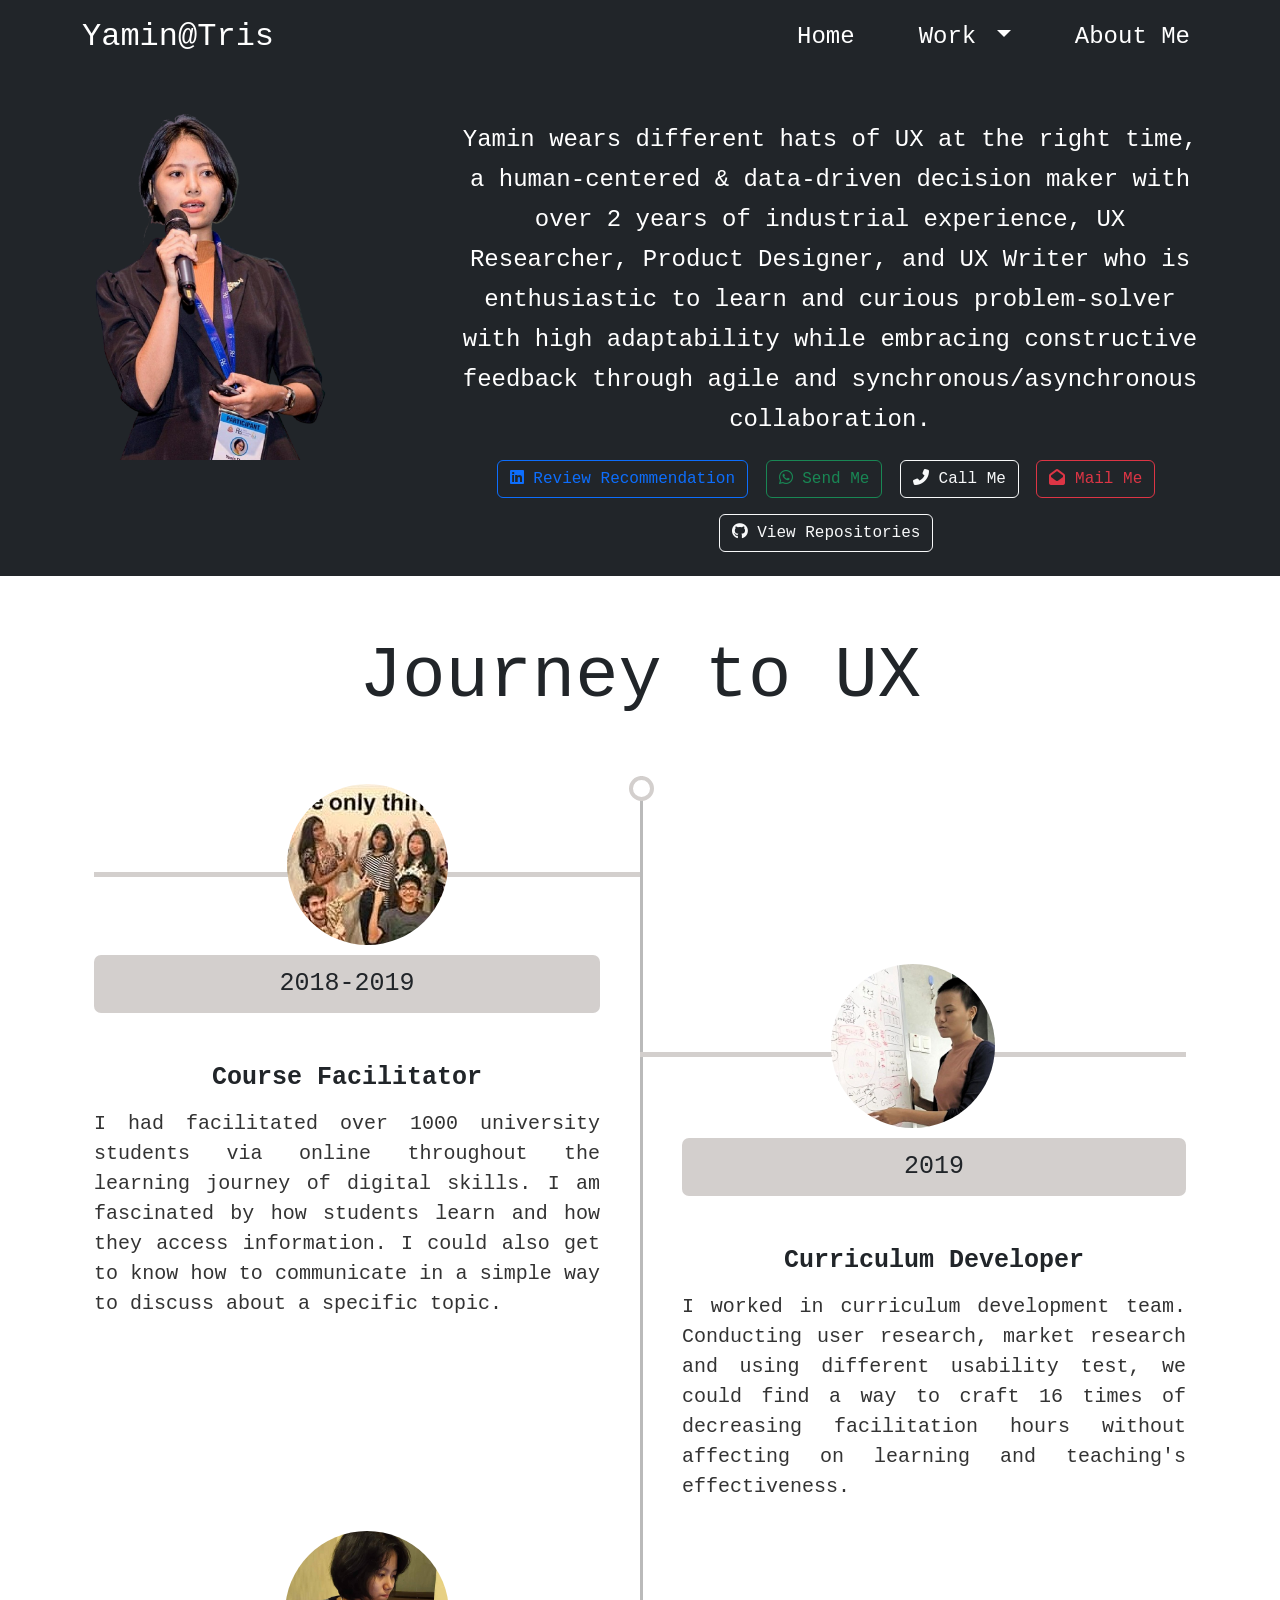
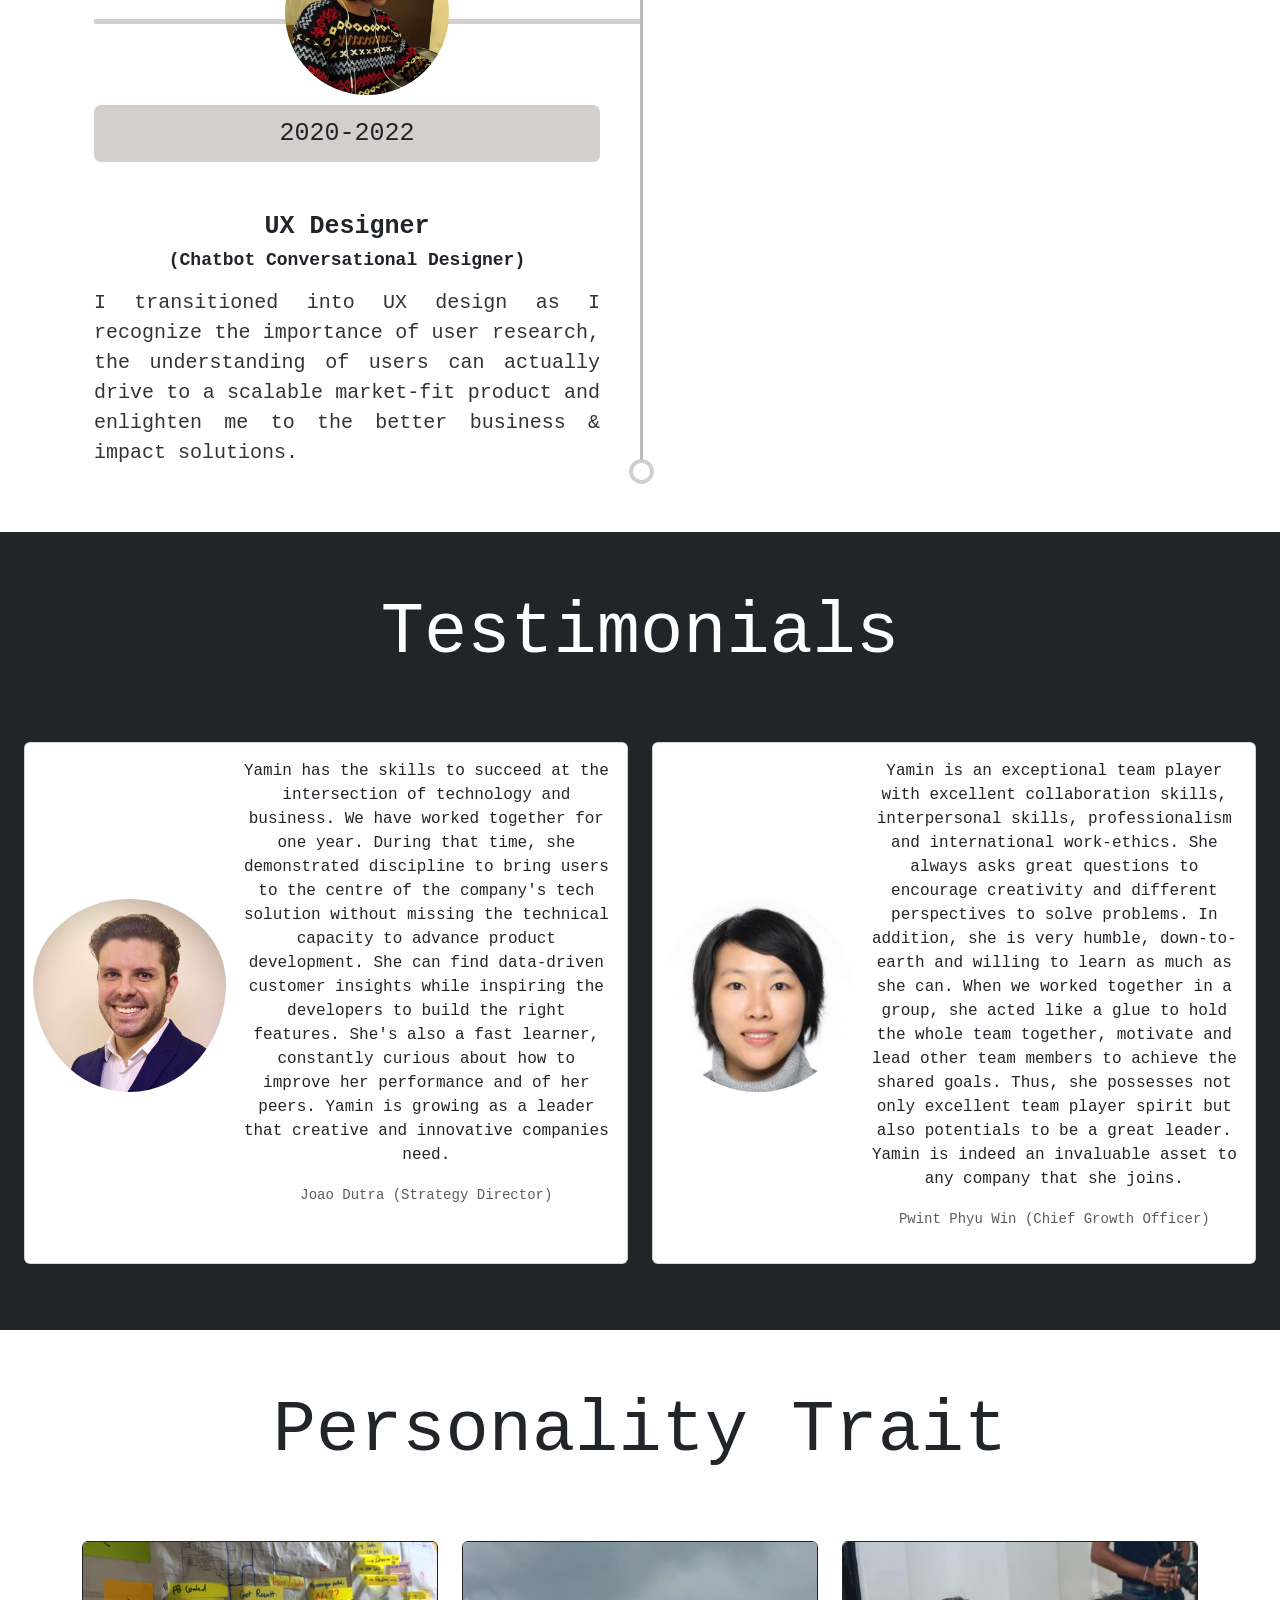
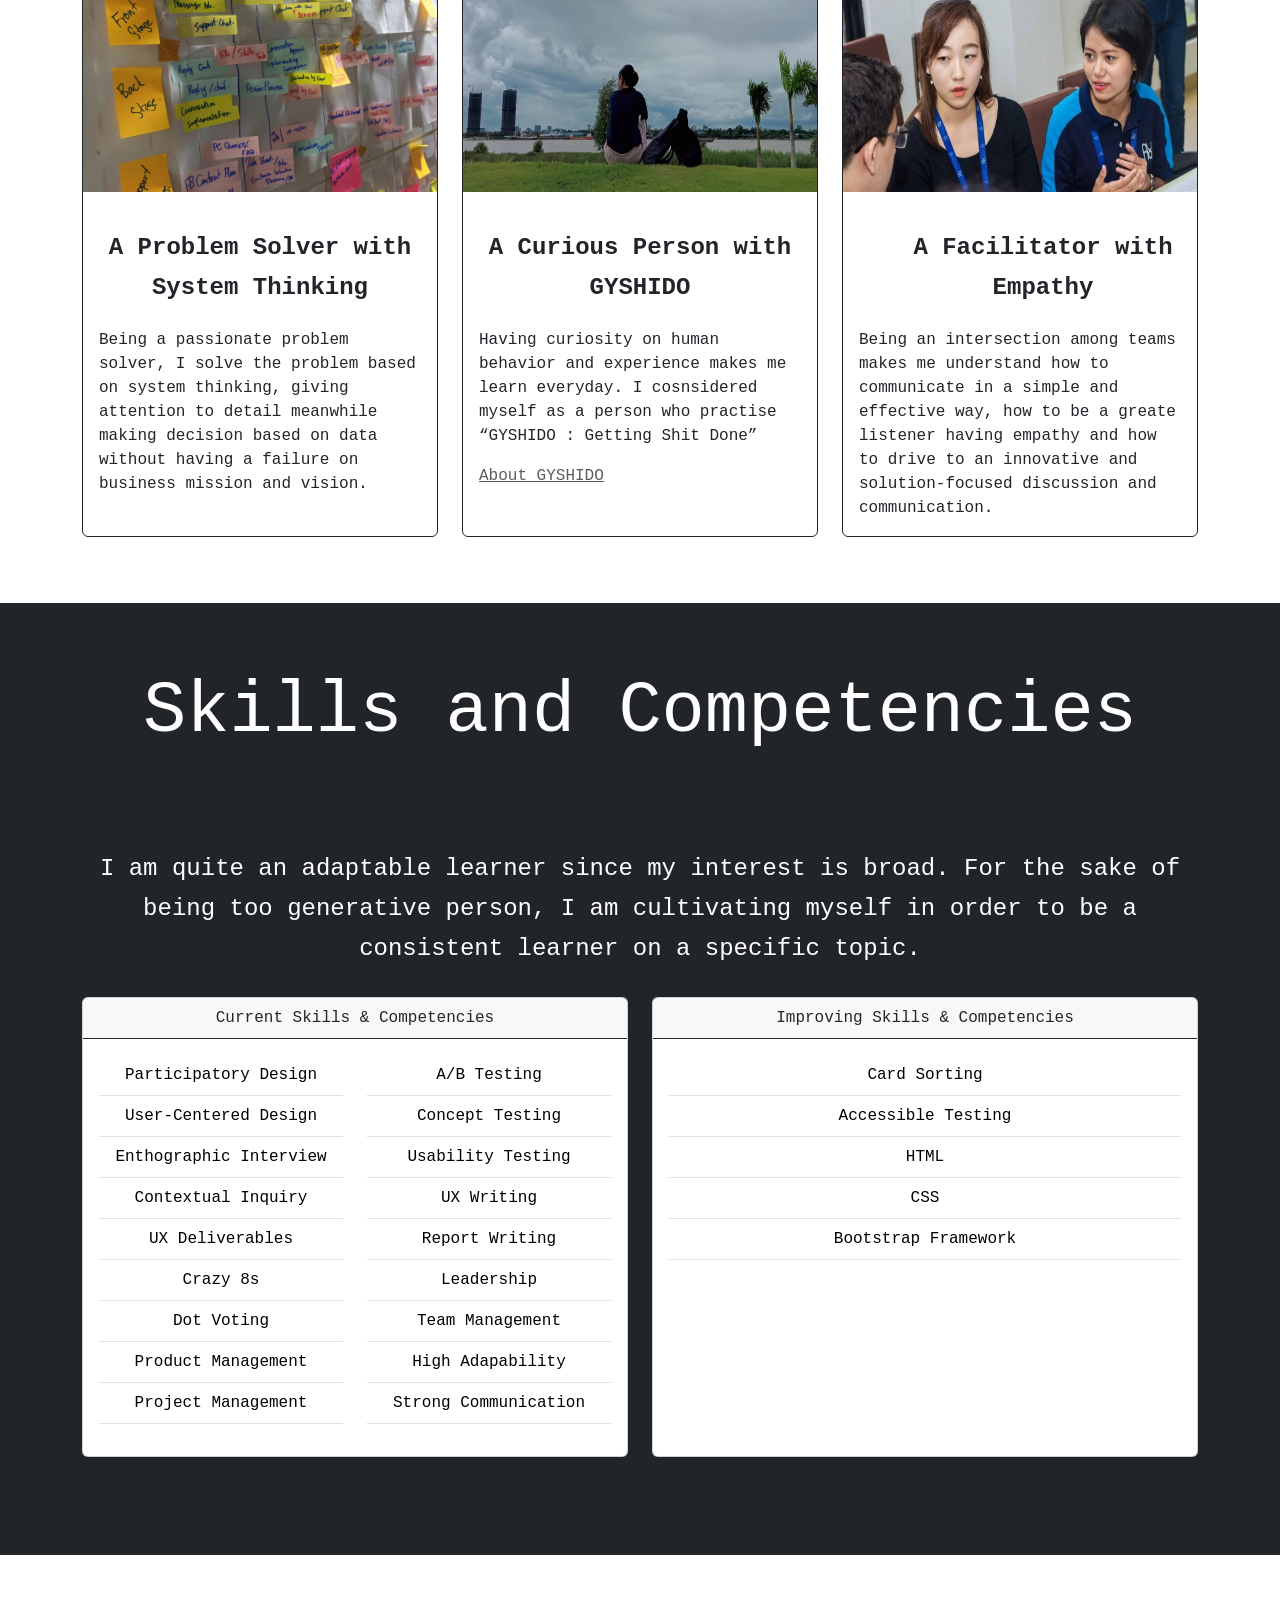
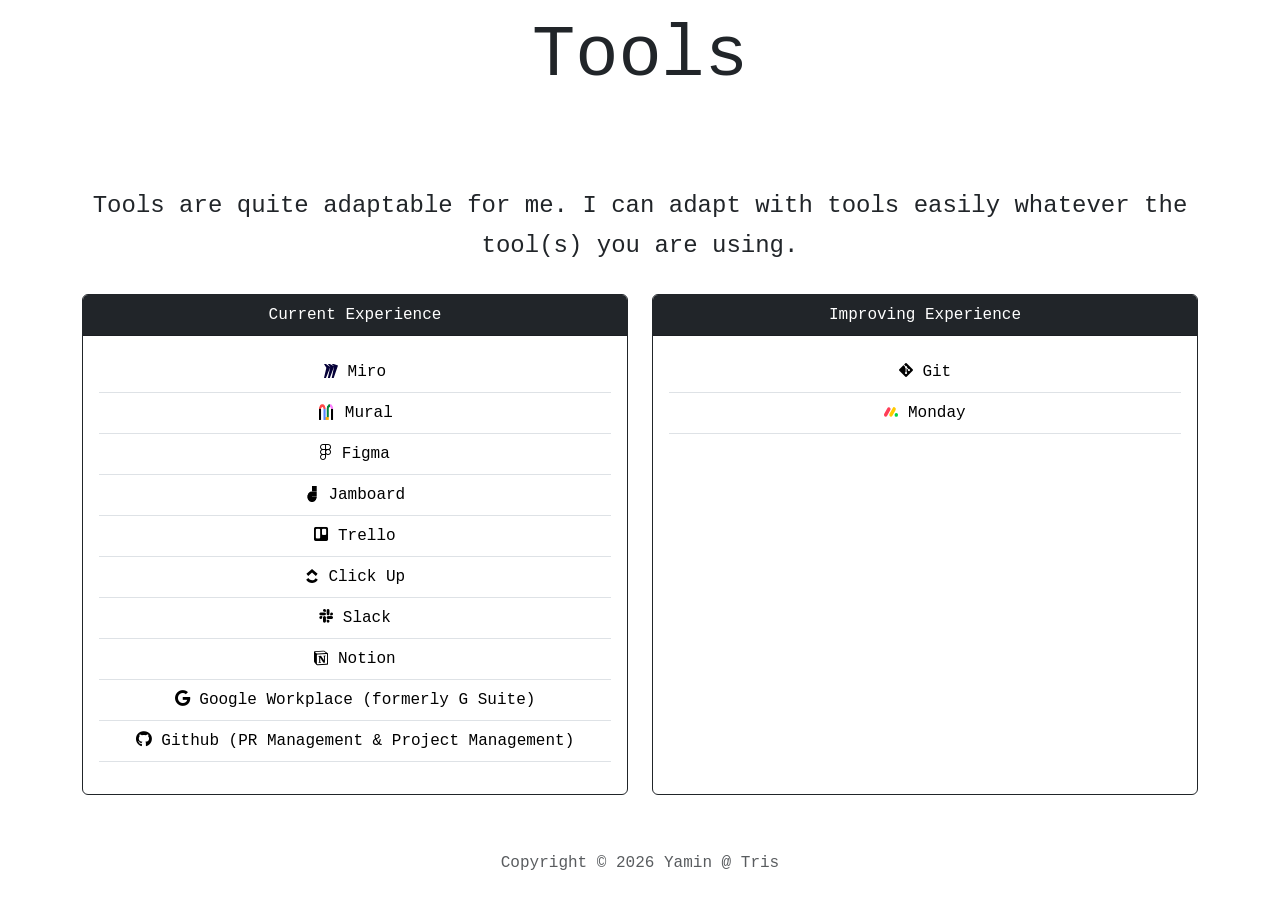
==== commit d3f6938b: "updating on conversation page and modification" ====
--- a/aboutme.html
+++ b/aboutme.html
@@ -34,7 +34,7 @@
               <ul class="dropdown-menu dropdown-menu-dark" aria-labelledby="navbarDarkDropdownMenuLink">
                 <li><a class="dropdown-item" href="membership.html">SAAS LMS Design</a></li>
                 <li><a class="dropdown-item" href="#">Conversation-based Learning Design</a></li>
-                <li><a class="dropdown-item" href="https://github.com/Yamin-TZO?tab=repositories">Web Design</a></li>
+                <!-- <li><a class="dropdown-item" href="https://github.com/Yamin-TZO?tab=repositories">Web Design</a></li> -->
               </ul>
             </li>
             <li class="nav-item">
@@ -150,7 +150,7 @@
           <div class="card mb-3 h-100">
             <div class="row g-0">
               <div class="col-md-4 align-self-center ps-2">
-                <img src="photo/joao.jpeg" class="img-fluid rounded-circle justify-content-center" alt="...">
+                <img src="photo/joao.jpeg" class="img-fluid align-self-center rounded-circle pt-4" alt="...">
               </div>
               <div class="col-md-8 text-center">
                 <div class="card-body">
@@ -166,12 +166,16 @@
           <div class="card mb-3 h-100">
             <div class="row g-0">
               <div class="col-md-4 align-self-center ps-2">
-                <img src="photo/htet.jpeg" class="img-fluid rounded-circle justify-content-center" alt="...">
+                <img src="photo/pp.png" class="img-fluid align-self-center rounded-circle" alt="...">
               </div>
               <div class="col-md-8 text-center">
                 <div class="card-body">
-                  <p class="card-text">Yamin has the skills to succeed at the intersection of technology and business. We have worked together for one year. During that time, she demonstrated discipline to bring users to the centre of the company's tech solution without missing the technical capacity to advance product development. She can find data-driven customer insights while inspiring the developers to build the right features. She's also a fast learner, constantly curious about how to improve her performance and of her peers. Yamin is growing as a leader that creative and innovative companies need. </p>
-                  <p class="card-text"><small class="text-muted">Htet Thiri (Founder & CEO of MYEO) </small></p>
+                  <p class="card-text">Yamin is an exceptional team player with excellent collaboration skills, interpersonal skills, professionalism and international work-ethics. She always asks great questions to encourage creativity and different perspectives to solve problems. In addition, she is very humble, down-to-earth and willing to learn as much as she can.
+
+                    When we worked together in a group, she acted like a glue to hold the whole team together, motivate and lead other team members to achieve the shared goals. Thus, she possesses not only excellent team player spirit but also potentials to be a great leader.
+                    
+                    Yamin is indeed an invaluable asset to any company that she joins. </p>
+                  <p class="card-text"><small class="text-muted">Pwint Phyu Win (Chief Growth Officer) </small></p>
                 </div>
               </div>
             </div>
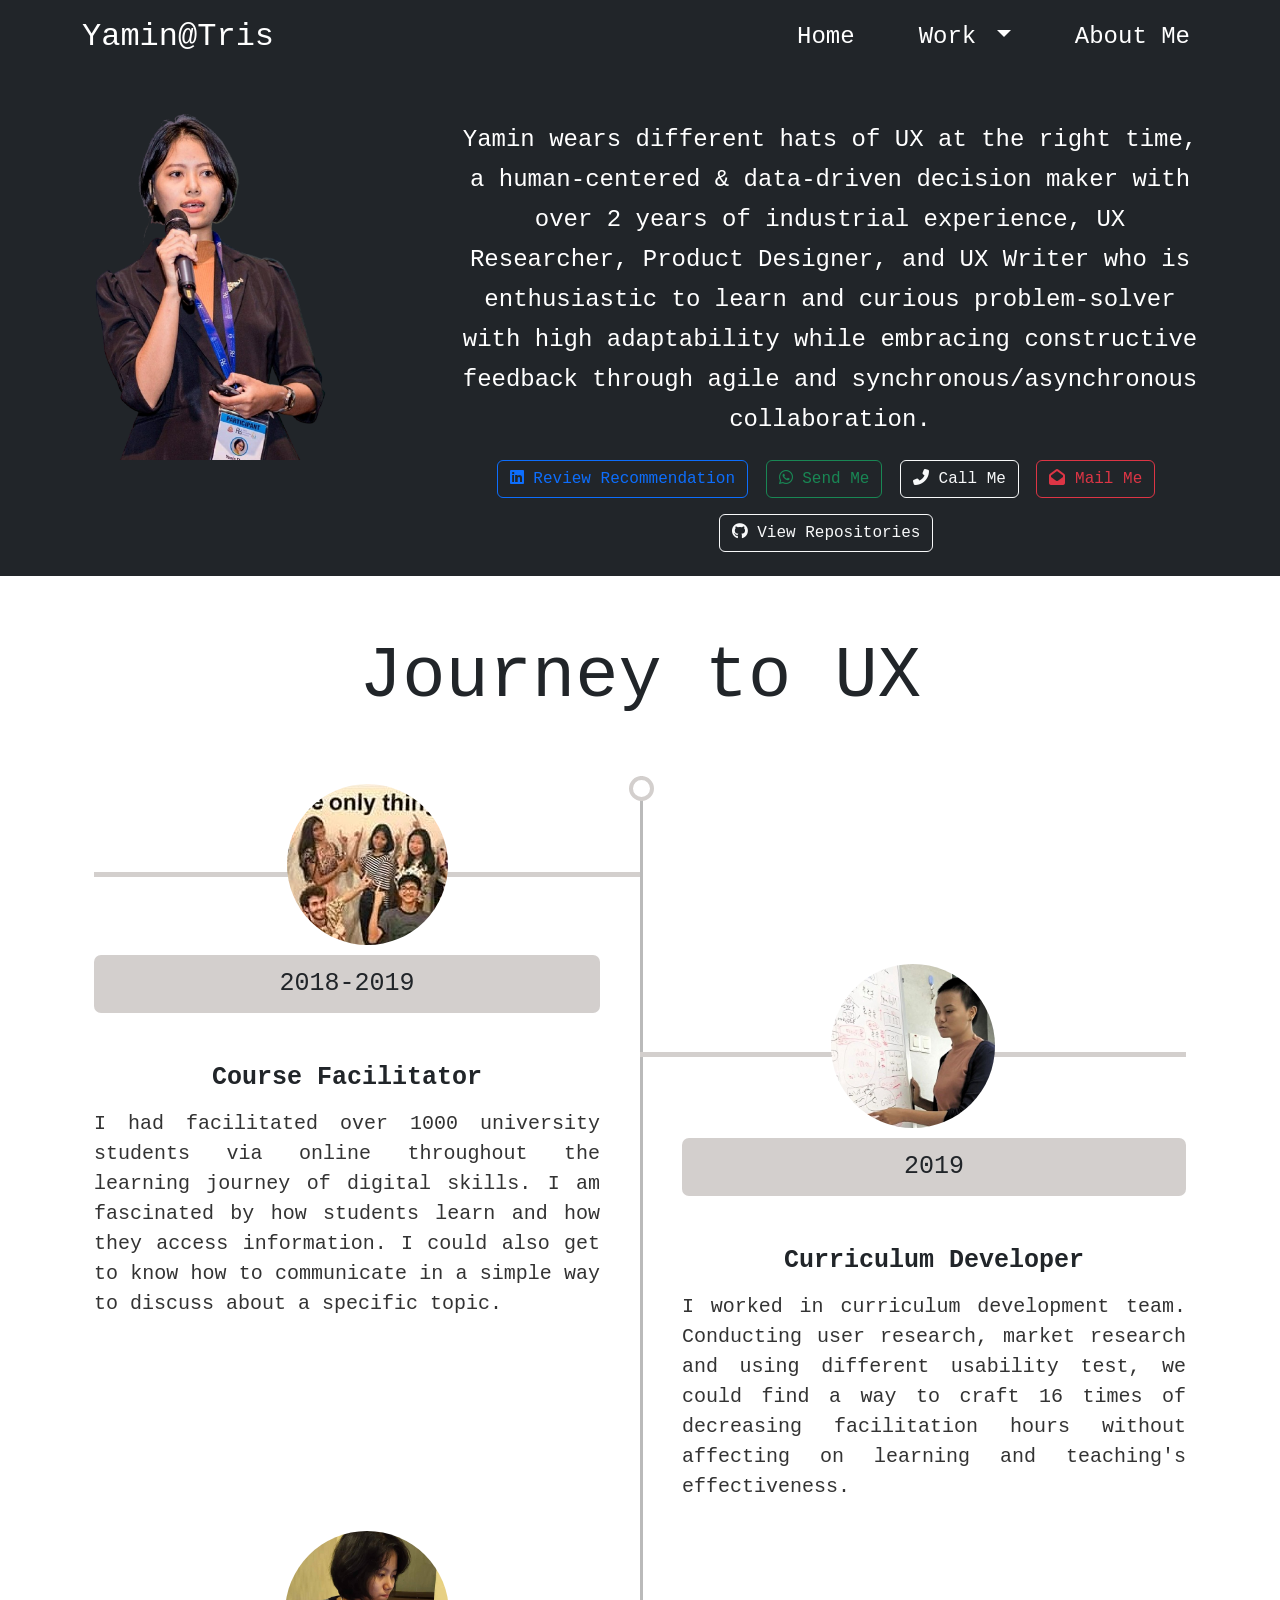
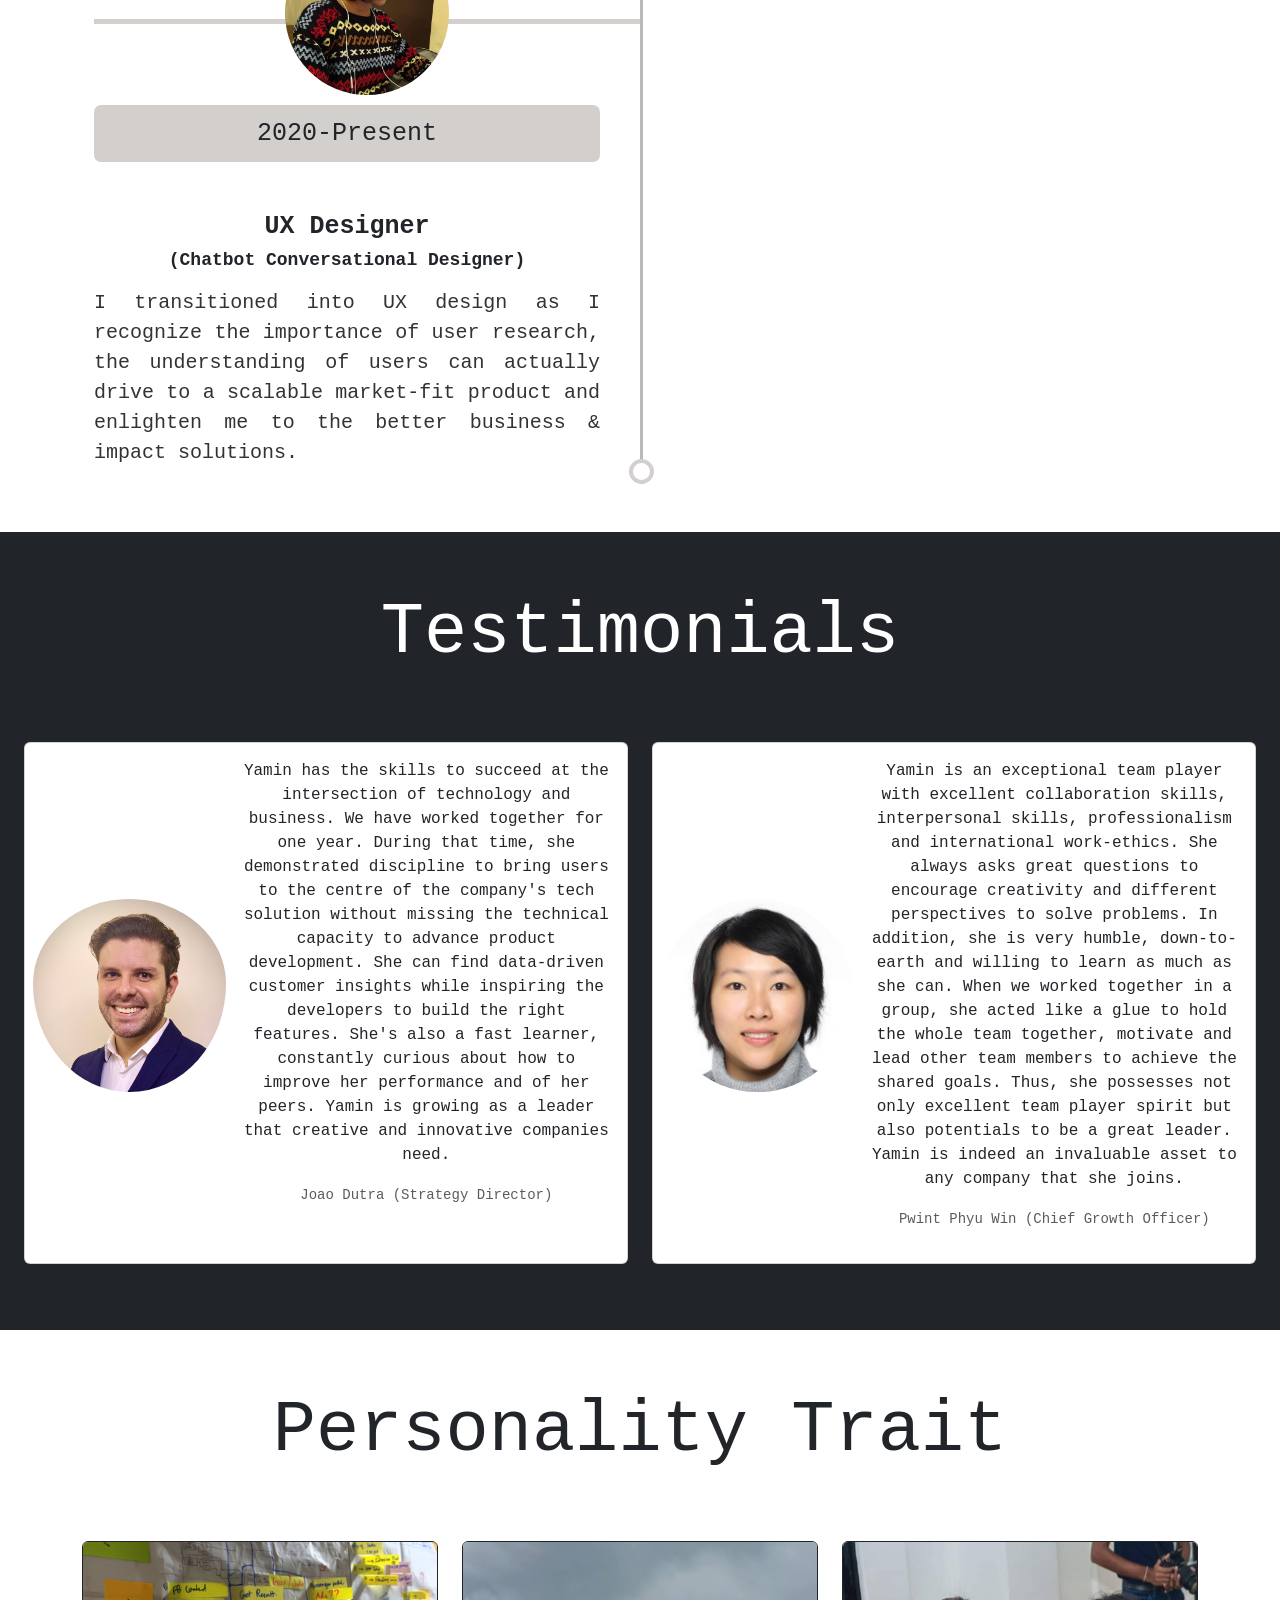
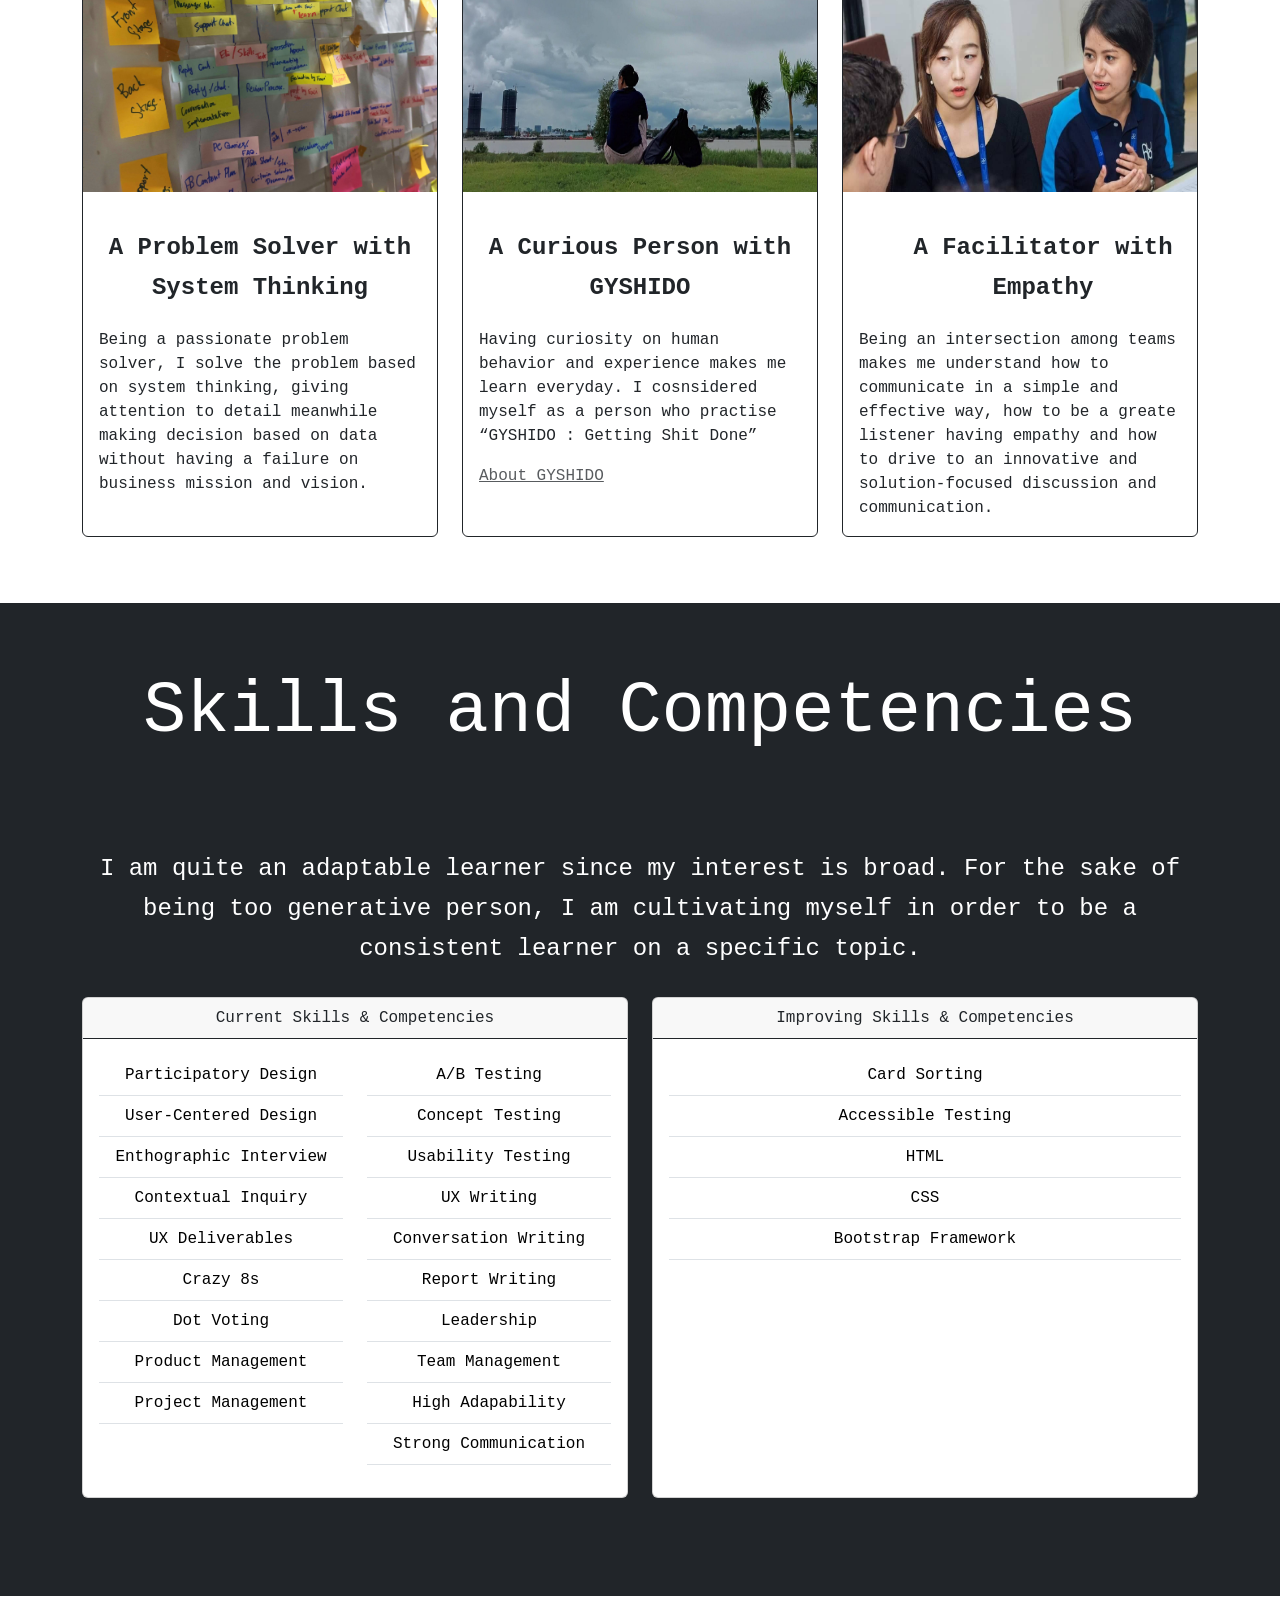
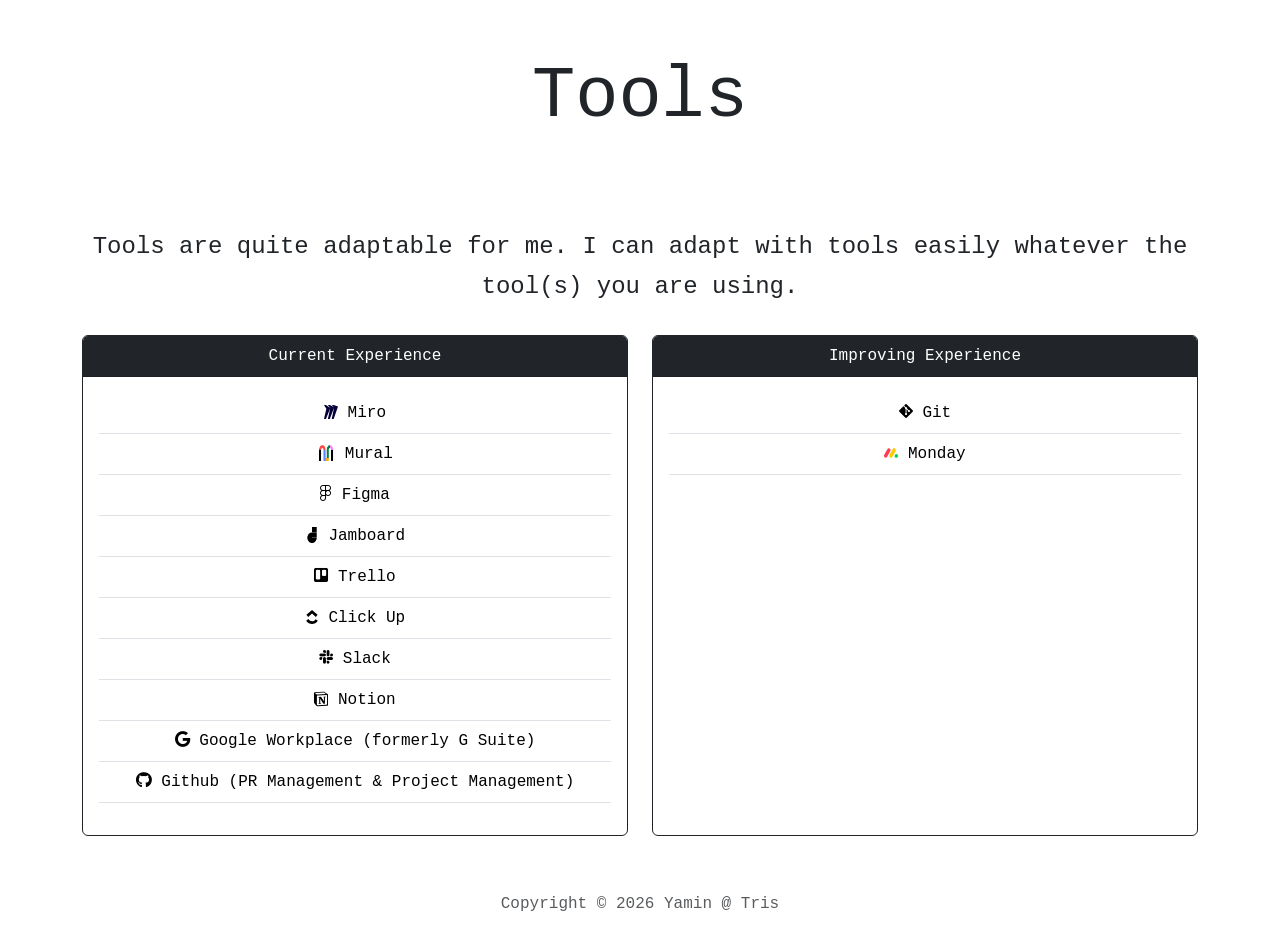
==== commit bc2de247: "updating index html" ====
--- a/aboutme.html
+++ b/aboutme.html
@@ -120,7 +120,7 @@
                         <div class="timeline-content">
                           <span><img src="photo/ux.jpg" style="width: 164px; height: 164px; border-radius: 50%;"></span>
                             <div class="content">
-                                <span class="year text-dark">2020-2022</span>
+                                <span class="year text-dark">2020-Present</span>
                                 <h3 class="title h4 d-block text-dark">UX Designer 
                                   <div class="pt-2" style="font-size: 18px;">(Chatbot Conversational Designer)</div>
                                 </h3>
@@ -306,6 +306,9 @@
                         <td>UX Writing</td>
                       </tr>
                       <tr>
+                        <td>Conversation Writing</td>
+                      </tr>
+                      <tr>
                         <td>Report Writing</td>
                       </tr>
                       <tr>
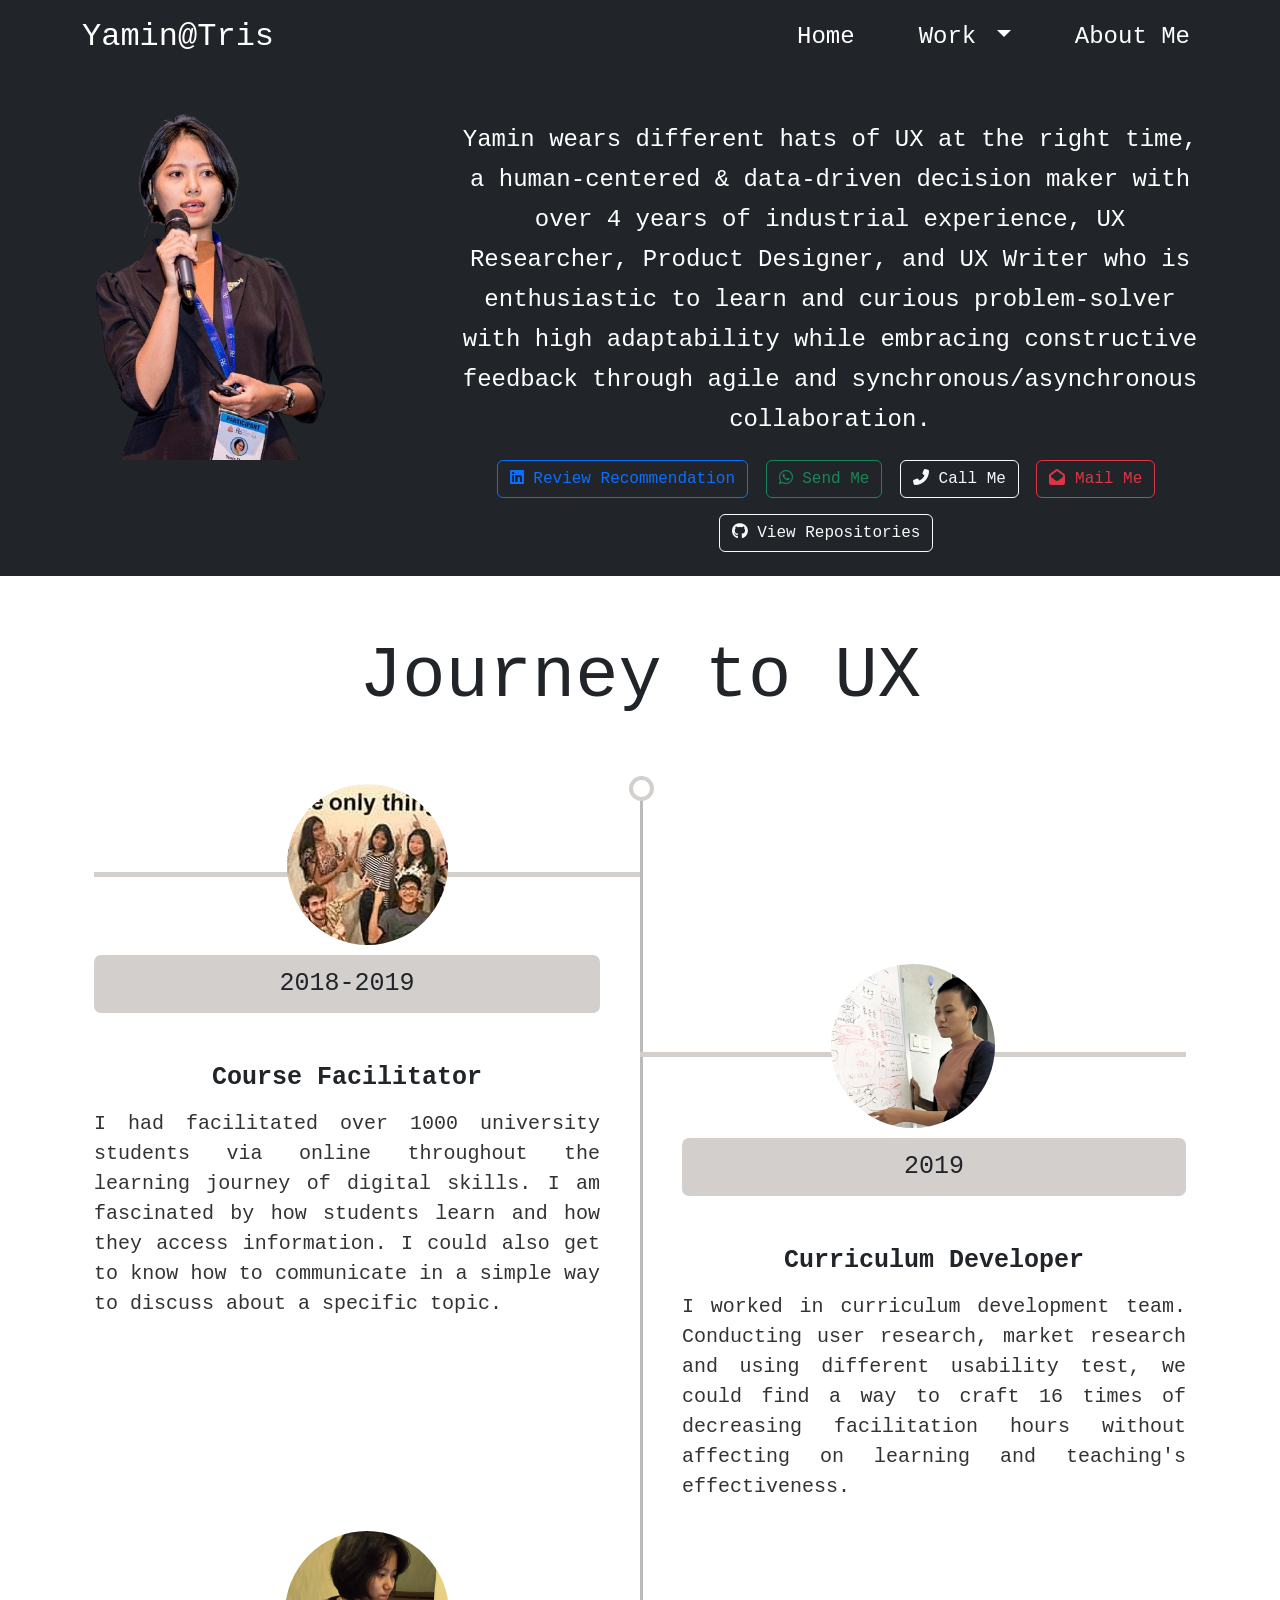
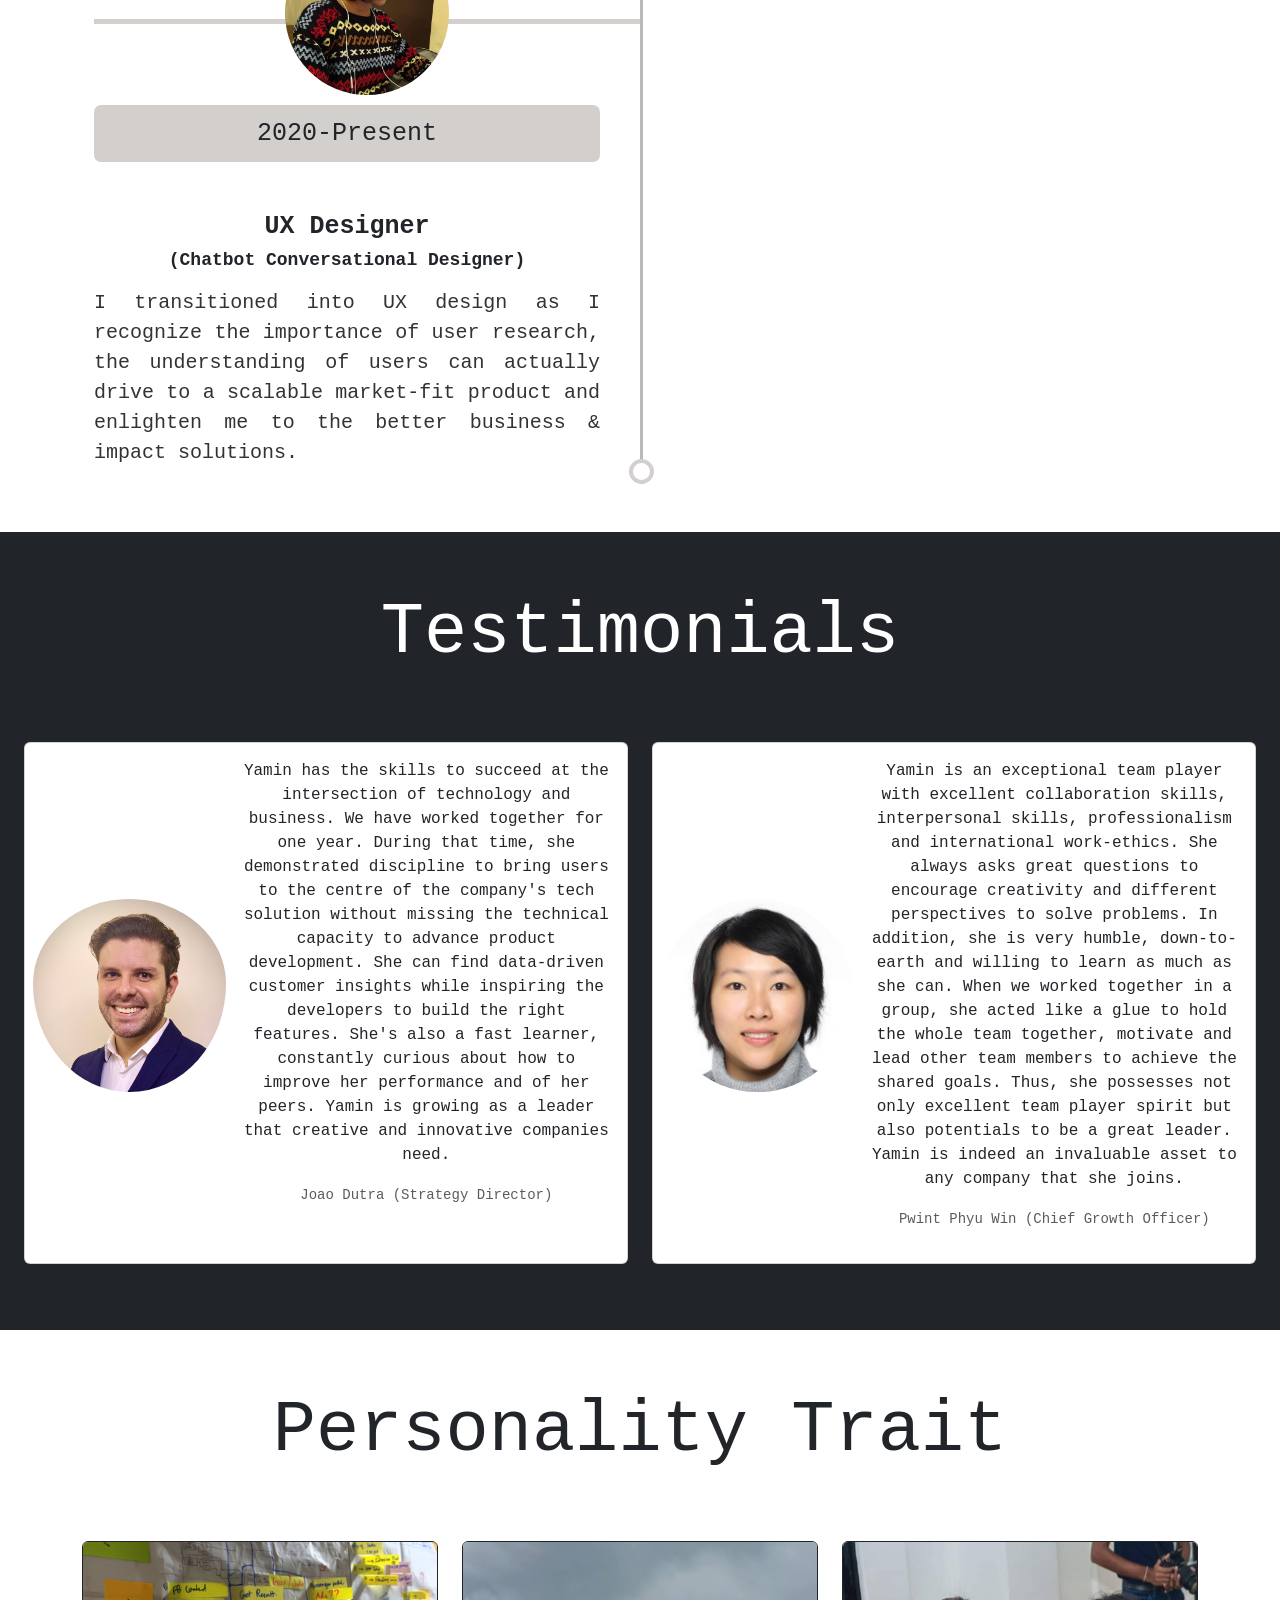
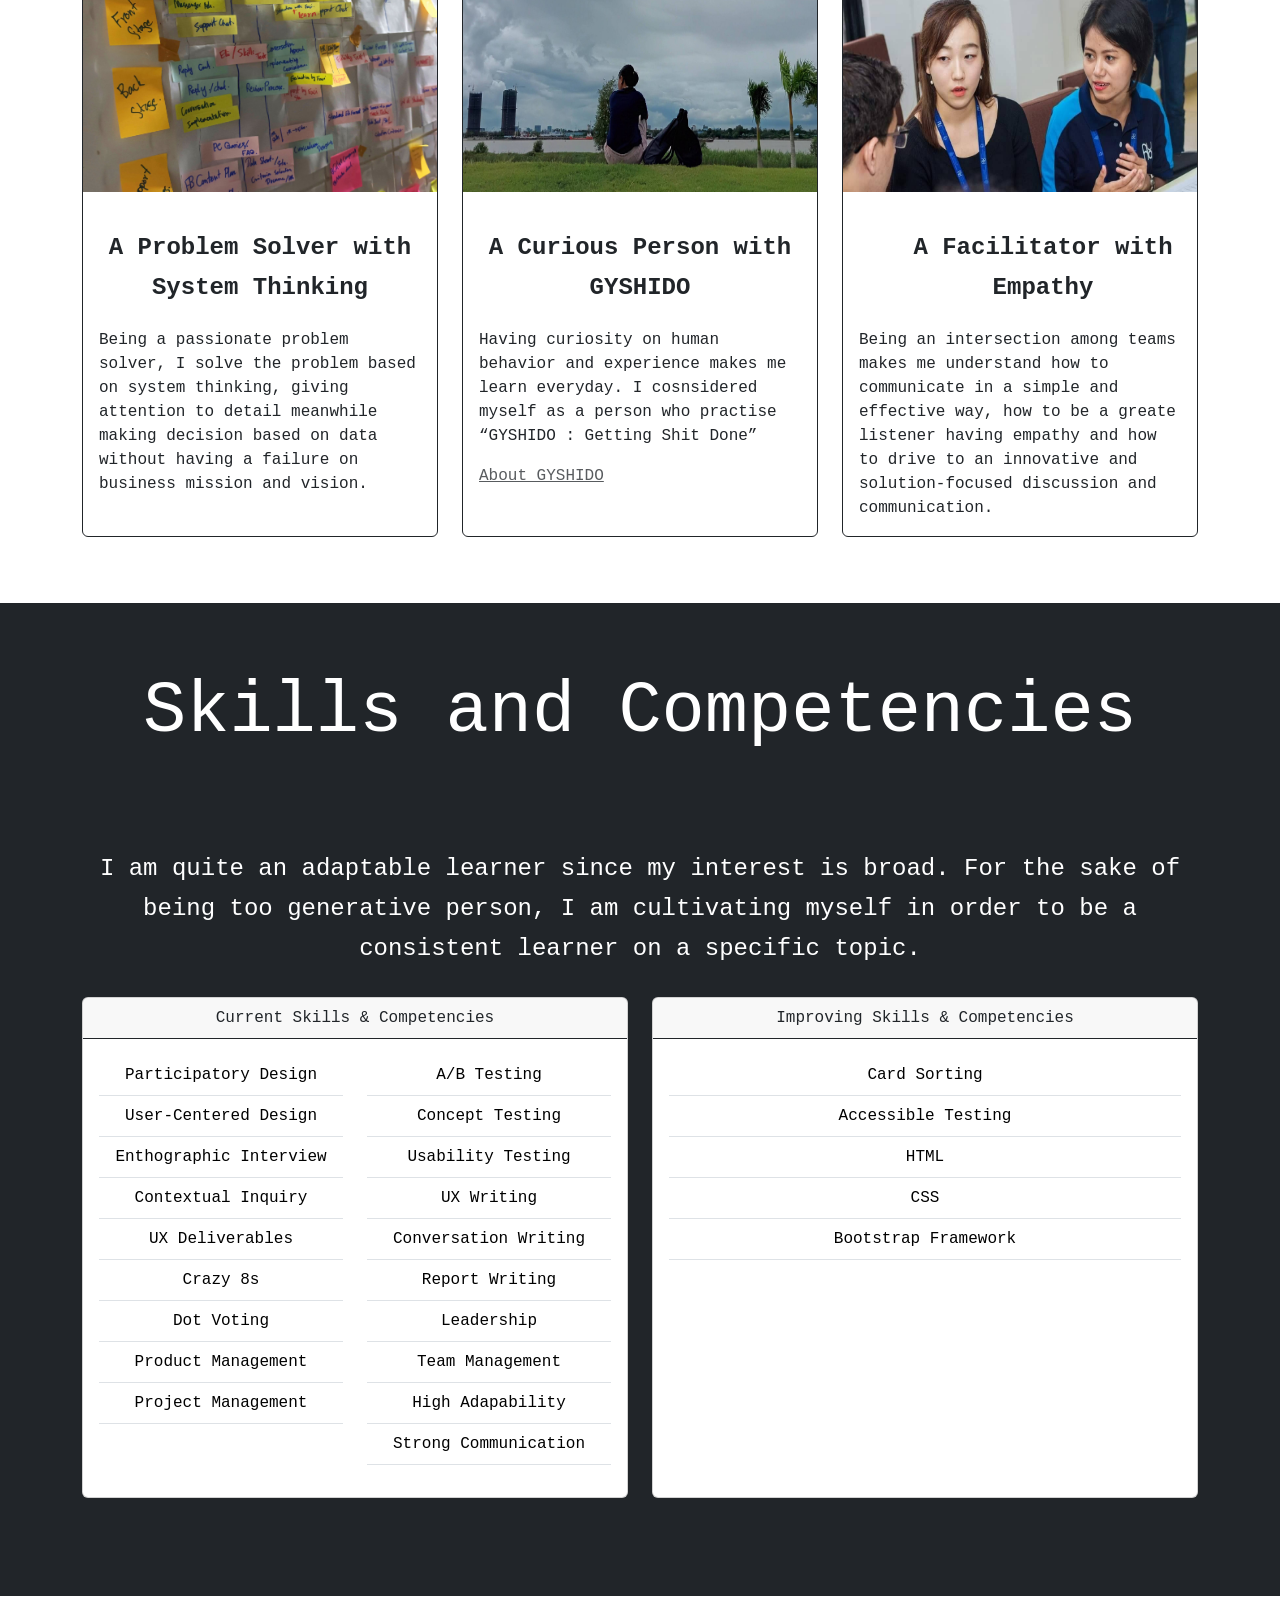
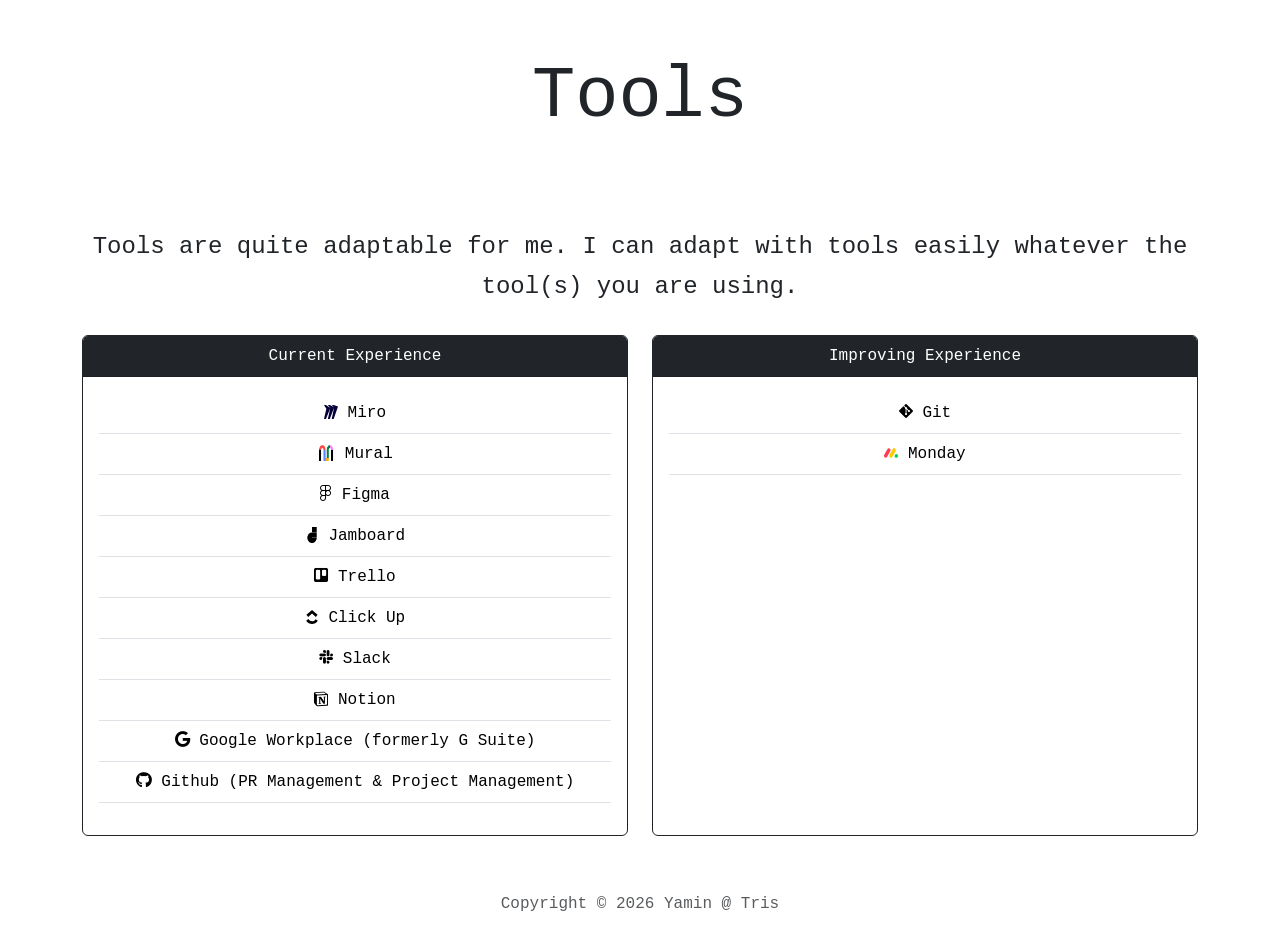
==== commit 7a7236f6: "updating years of experience" ====
--- a/aboutme.html
+++ b/aboutme.html
@@ -54,7 +54,7 @@
         </div>
         <div class="col-12 col-sm-8 align-self-center">
           <div class="card-body align-items-center text-center">
-            <p class="card-text intro-text">Yamin wears different hats of UX at the right time, a human-centered & data-driven decision maker with over 2
+            <p class="card-text intro-text">Yamin wears different hats of UX at the right time, a human-centered & data-driven decision maker with over 4
               years of industrial experience, UX Researcher, Product Designer, and UX Writer who is enthusiastic to learn
               and curious problem-solver with high adaptability while embracing constructive feedback through agile and
               synchronous/asynchronous collaboration.</p>
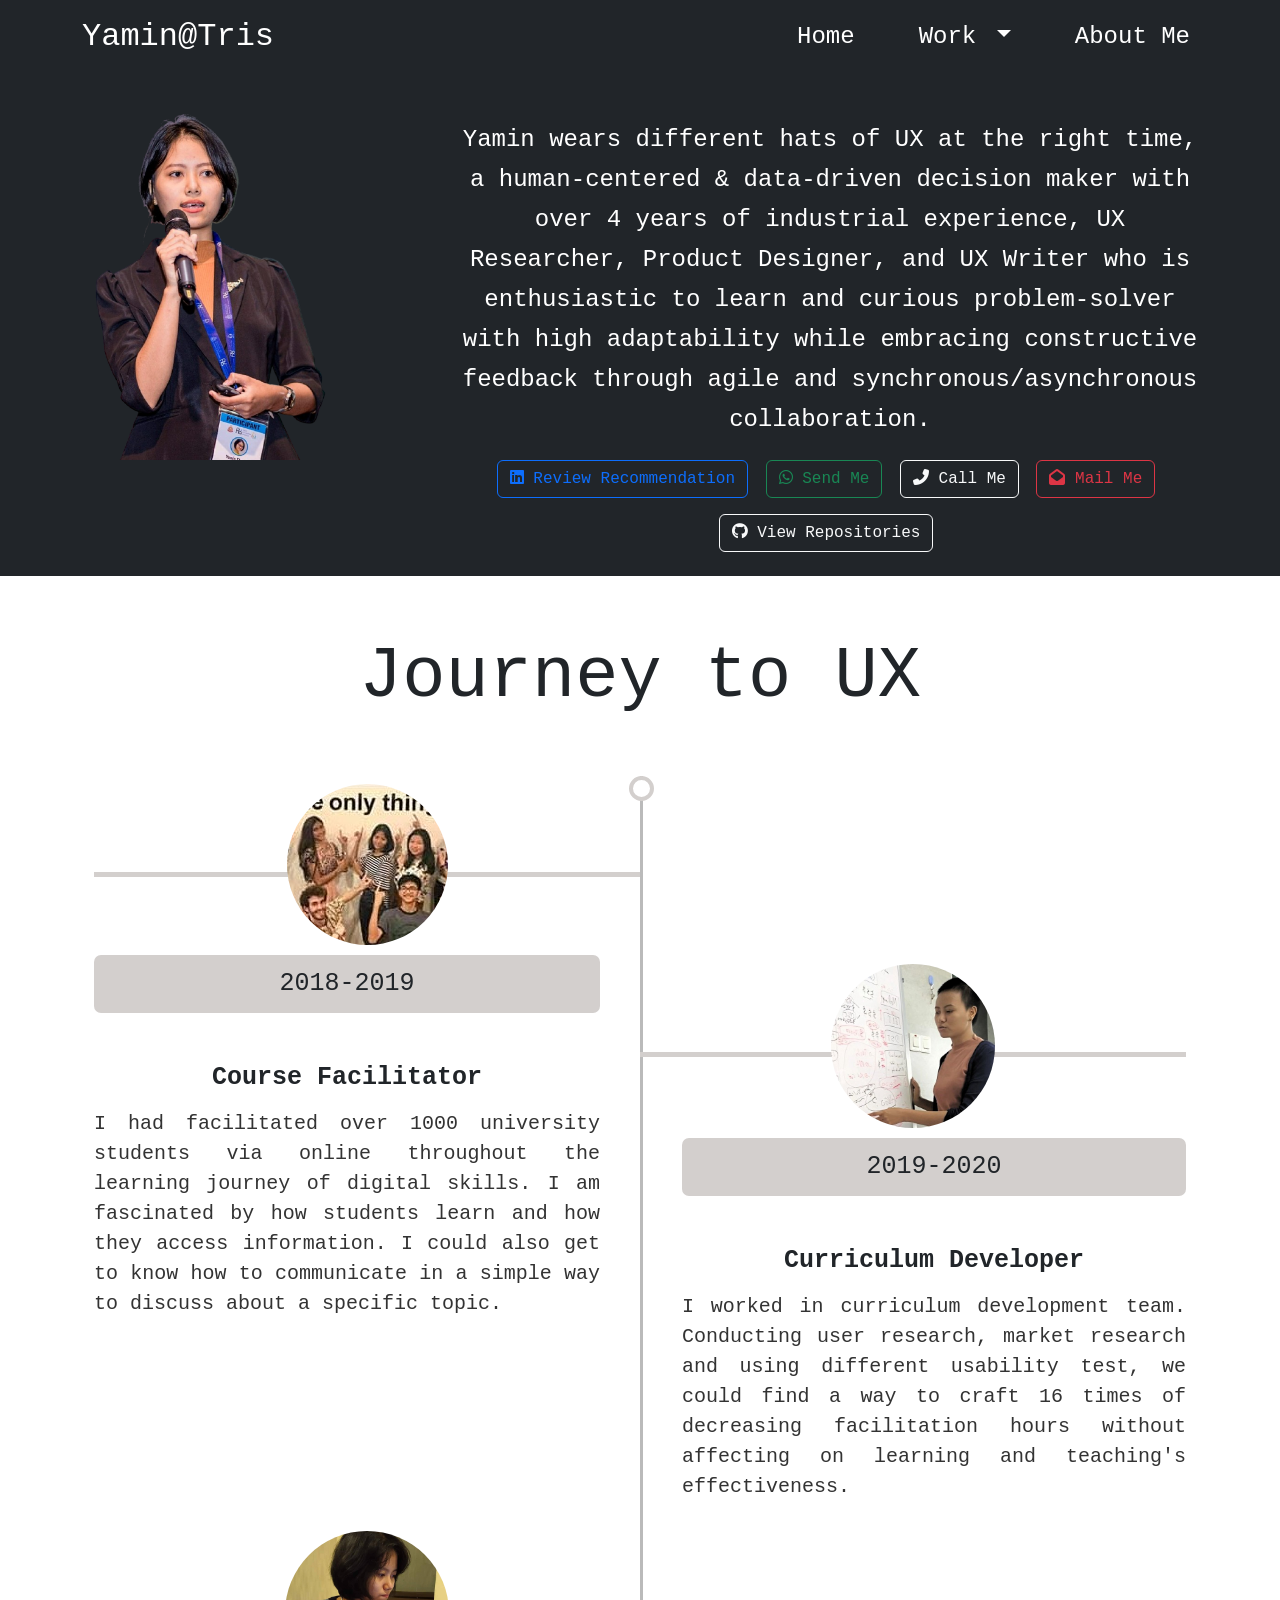
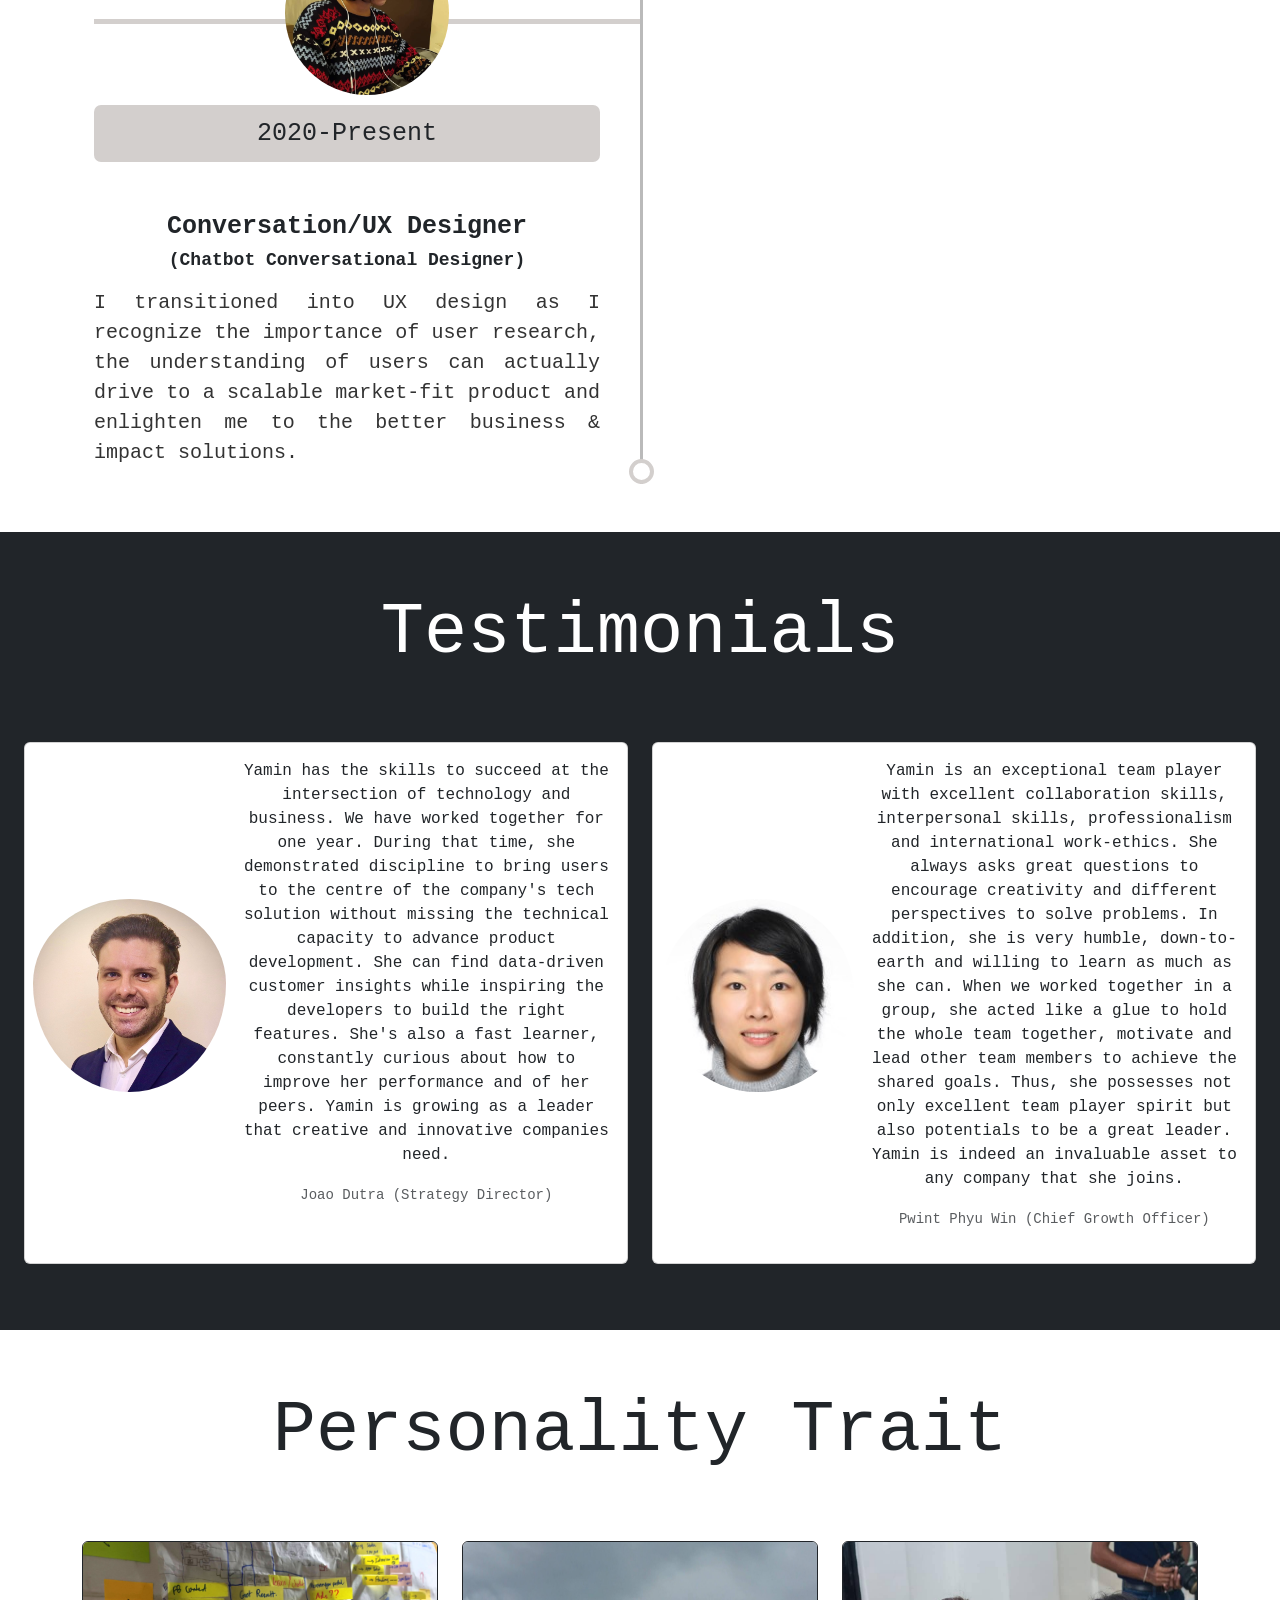
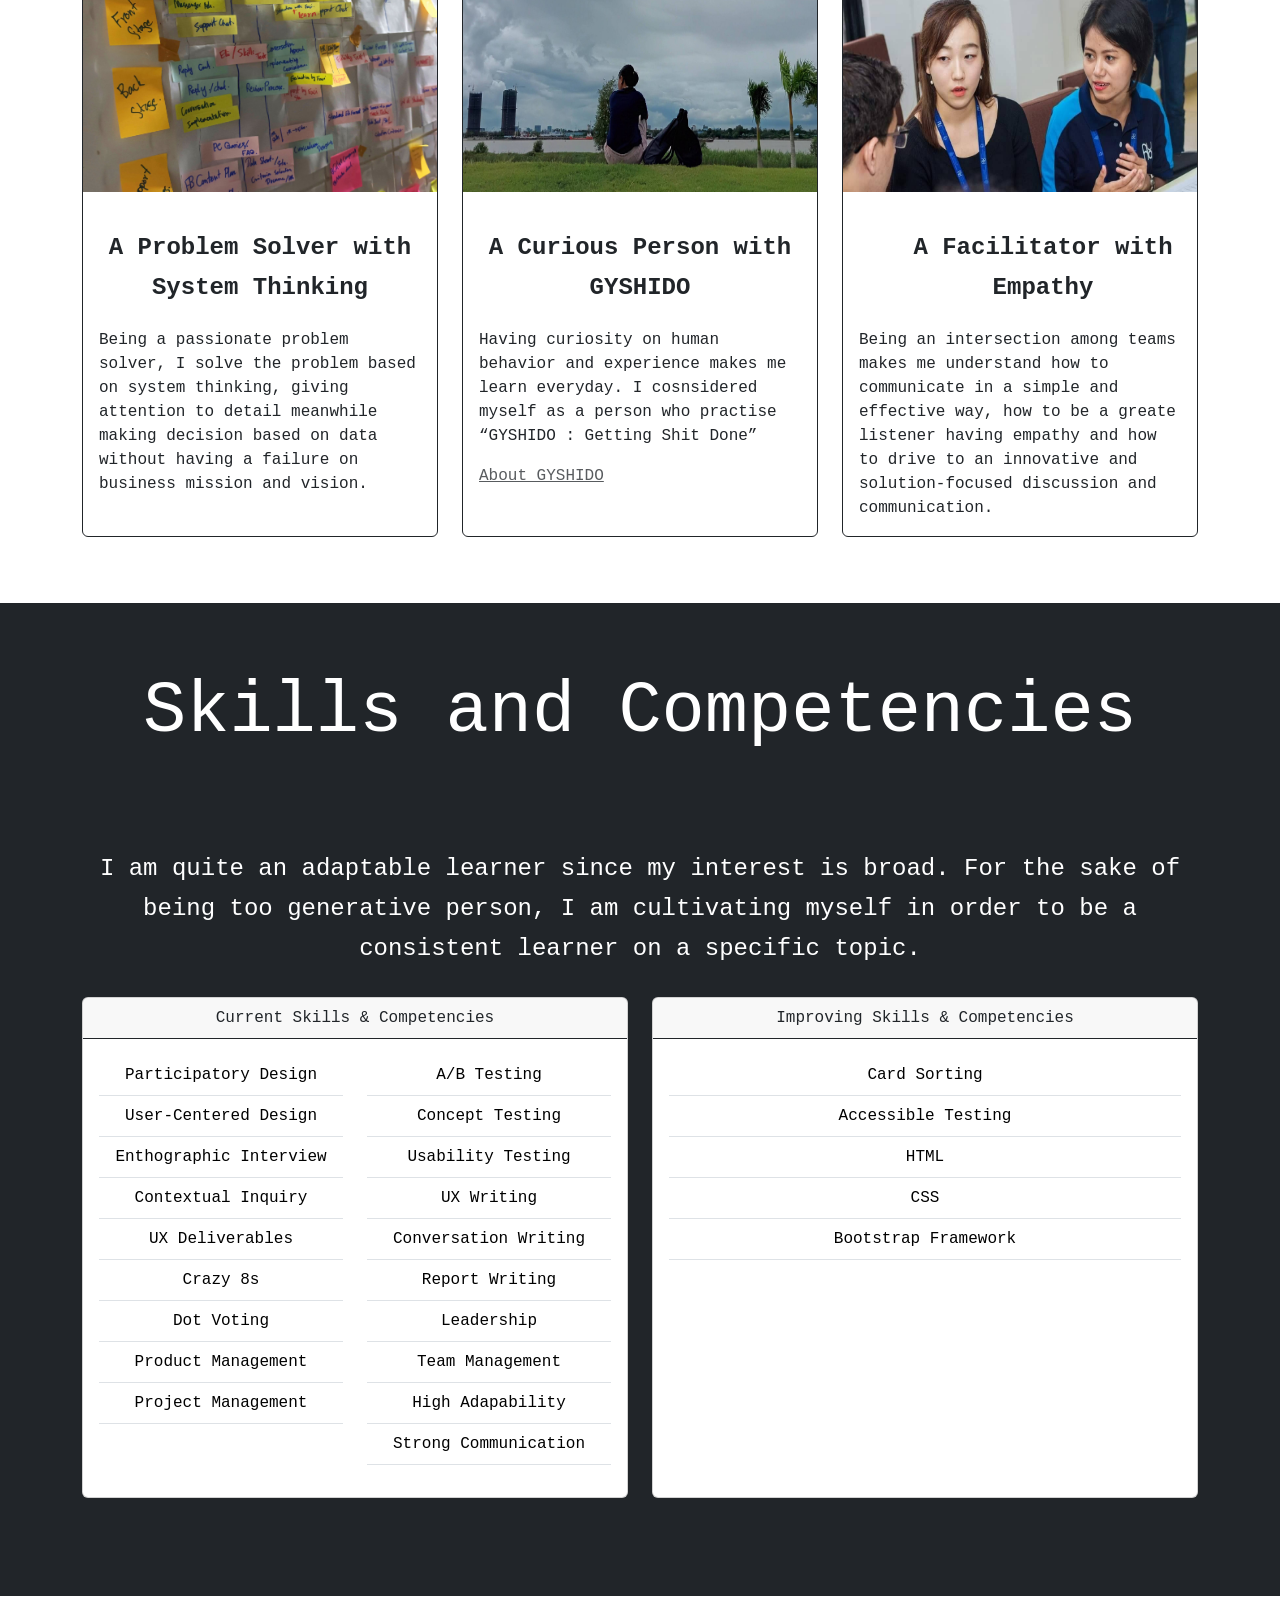
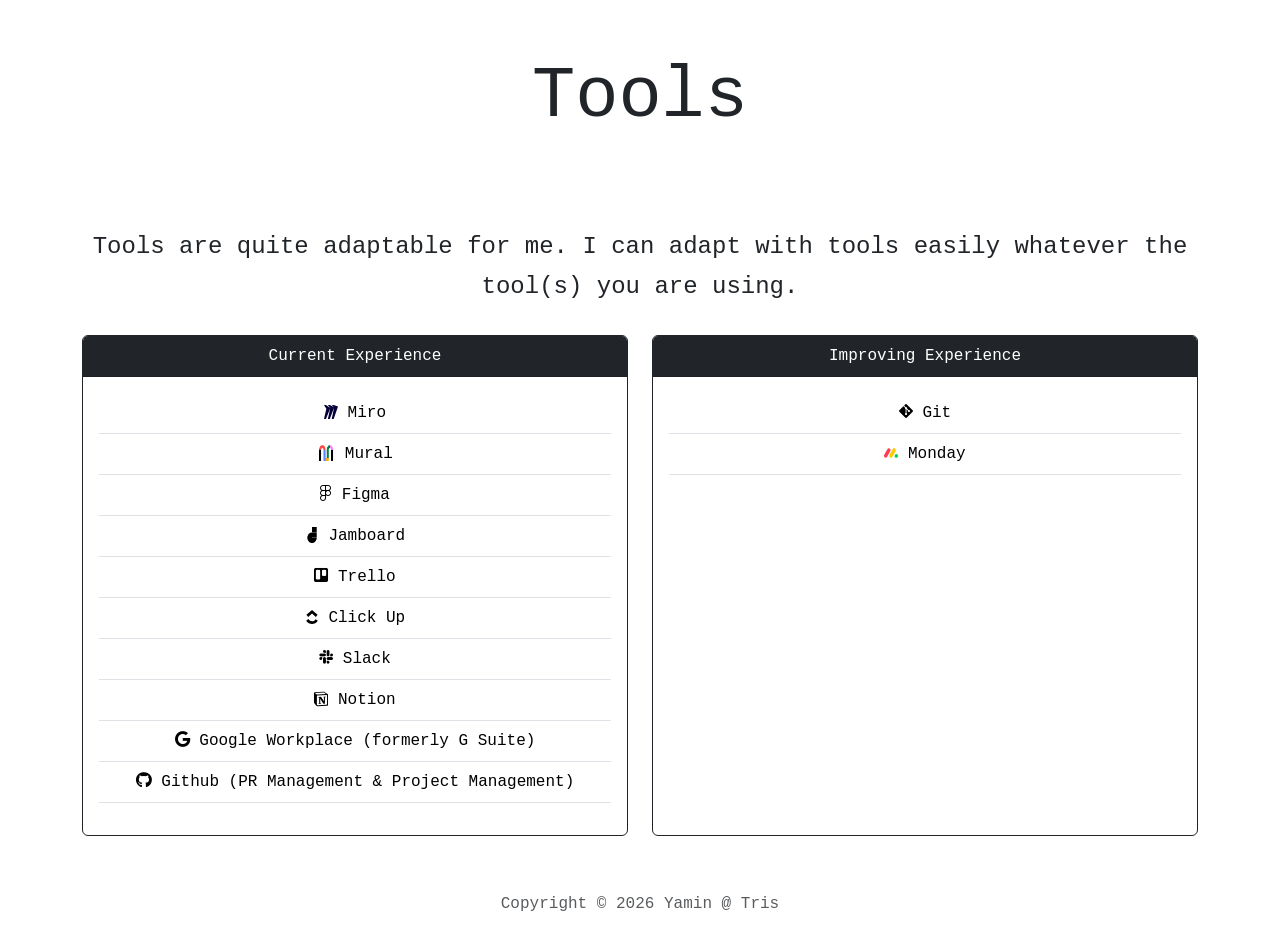
==== commit 03436314: "update work and journey section" ====
--- a/aboutme.html
+++ b/aboutme.html
@@ -108,7 +108,7 @@
                         <div class="timeline-content">
                           <span><img src="photo/curriculumdev.jpg" style="width: 164px; height: 164px; border-radius: 50%;"></span>
                             <div class="content">
-                              <span class="year text-dark">2019</span>
+                              <span class="year text-dark">2019-2020</span>
                               <h3 class="title h4 text-dark">Curriculum Developer</h3>
                               <p class="description pt-2" style="font-size: 20px;line-height: 30px;">
                                 I worked in curriculum development team. Conducting user research, market research and using different usability test, we could find a way to craft 16 times of decreasing facilitation hours without affecting on learning and teaching's effectiveness.
@@ -121,7 +121,7 @@
                           <span><img src="photo/ux.jpg" style="width: 164px; height: 164px; border-radius: 50%;"></span>
                             <div class="content">
                                 <span class="year text-dark">2020-Present</span>
-                                <h3 class="title h4 d-block text-dark">UX Designer 
+                                <h3 class="title h4 d-block text-dark">Conversation/UX Designer 
                                   <div class="pt-2" style="font-size: 18px;">(Chatbot Conversational Designer)</div>
                                 </h3>
                                 <p class="description pt-2" style="font-size: 20px;line-height: 30px;">
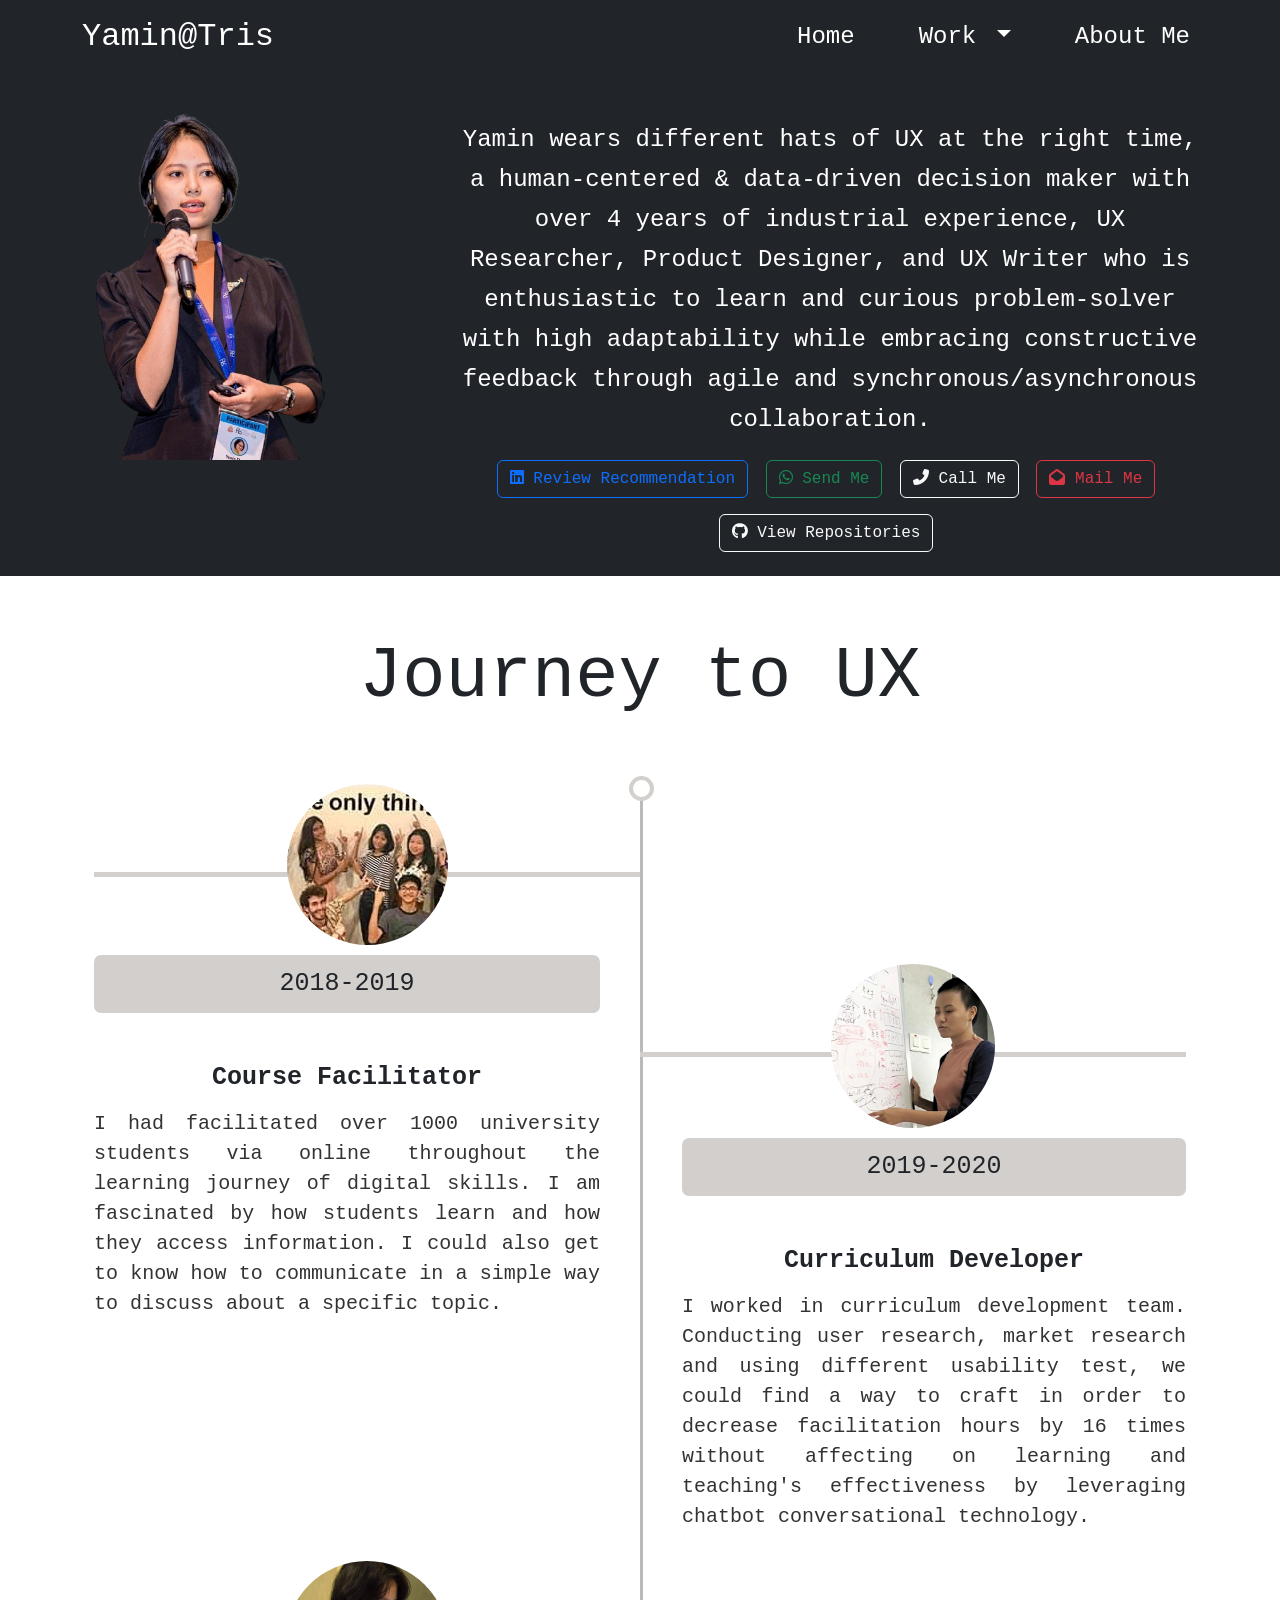
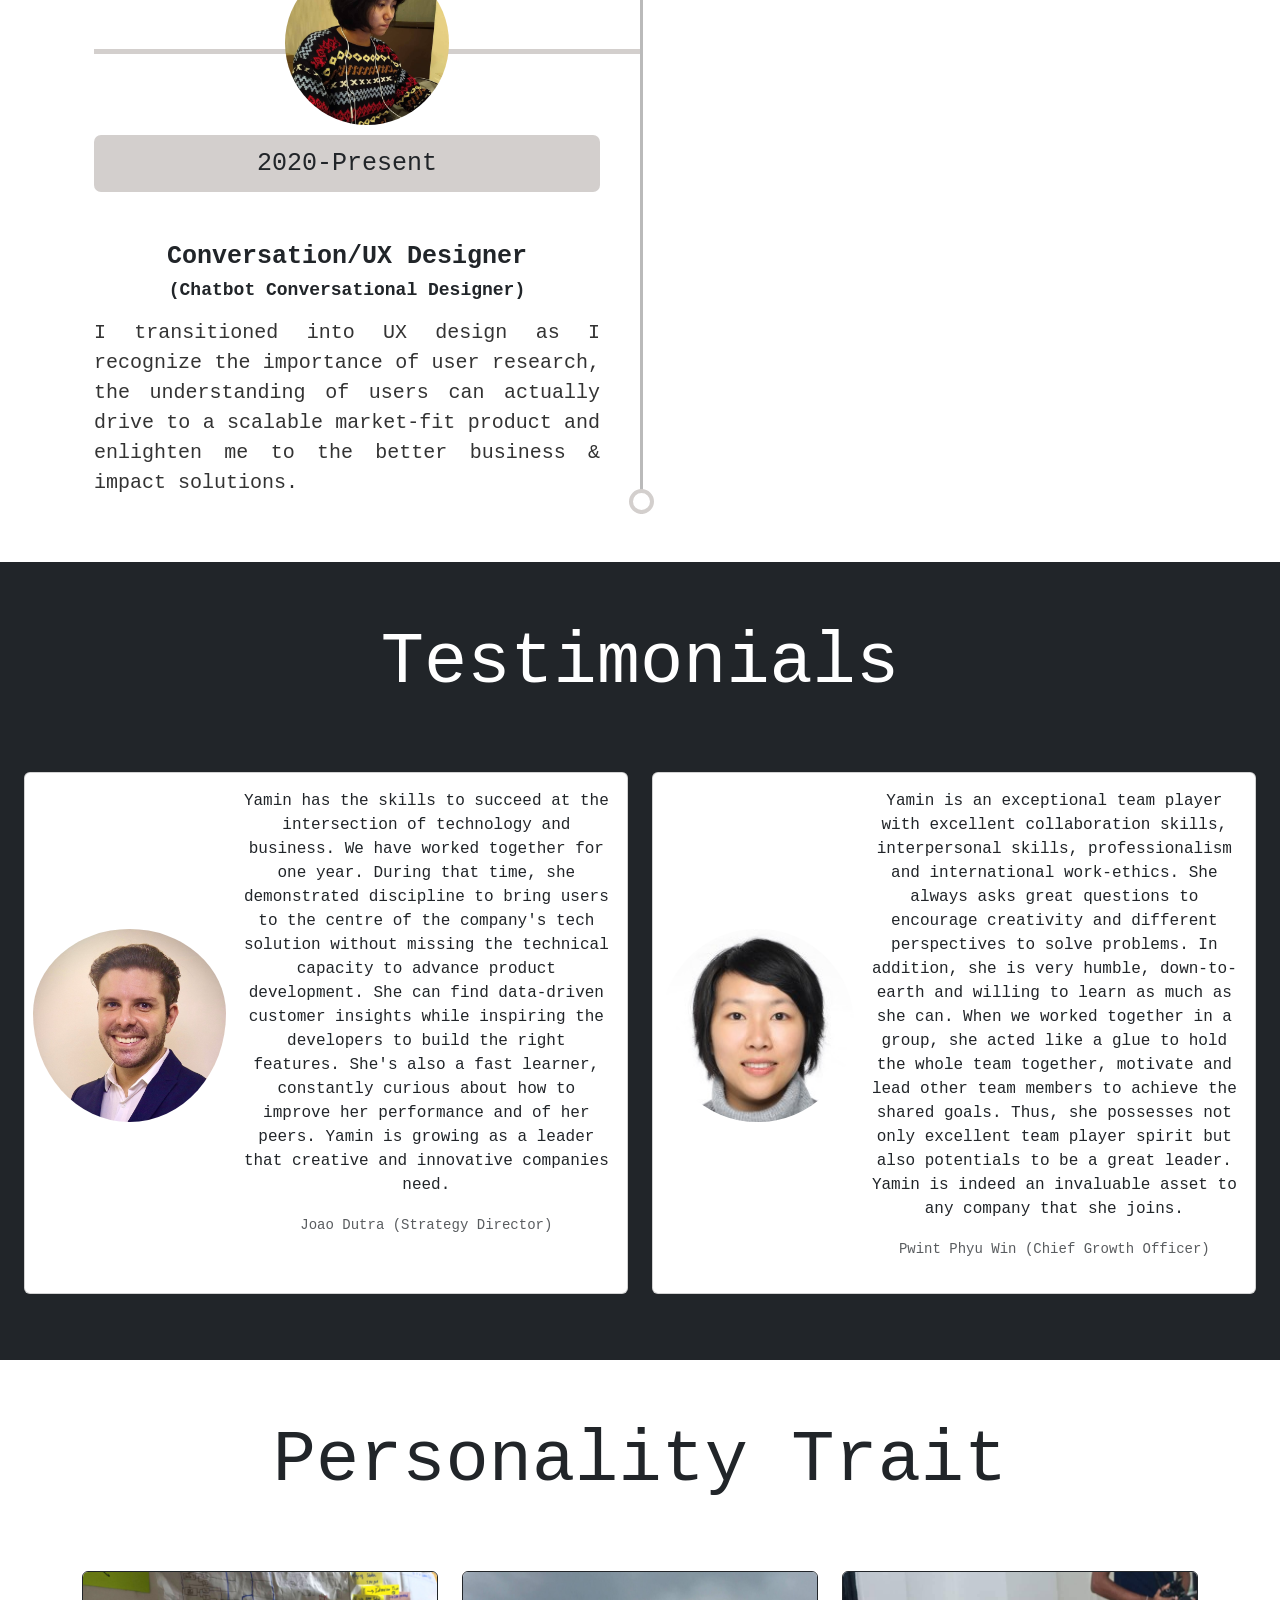
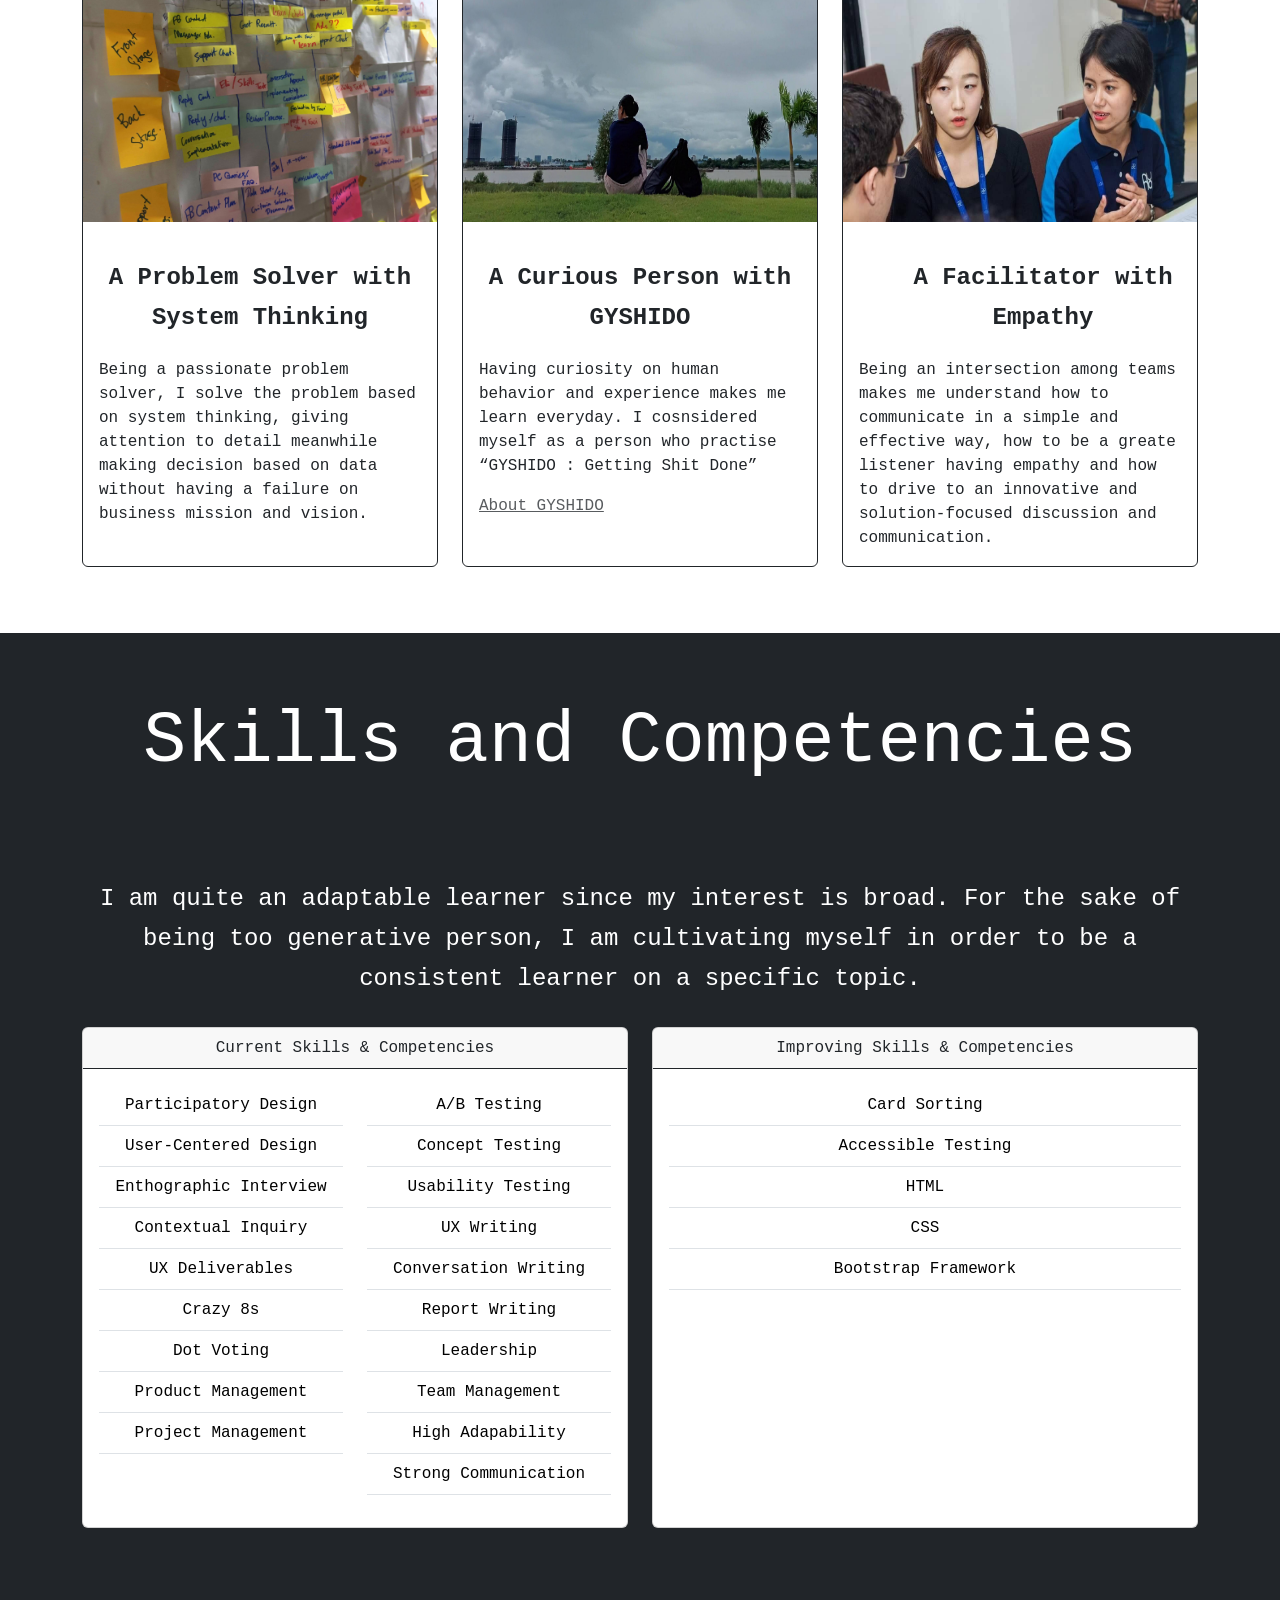
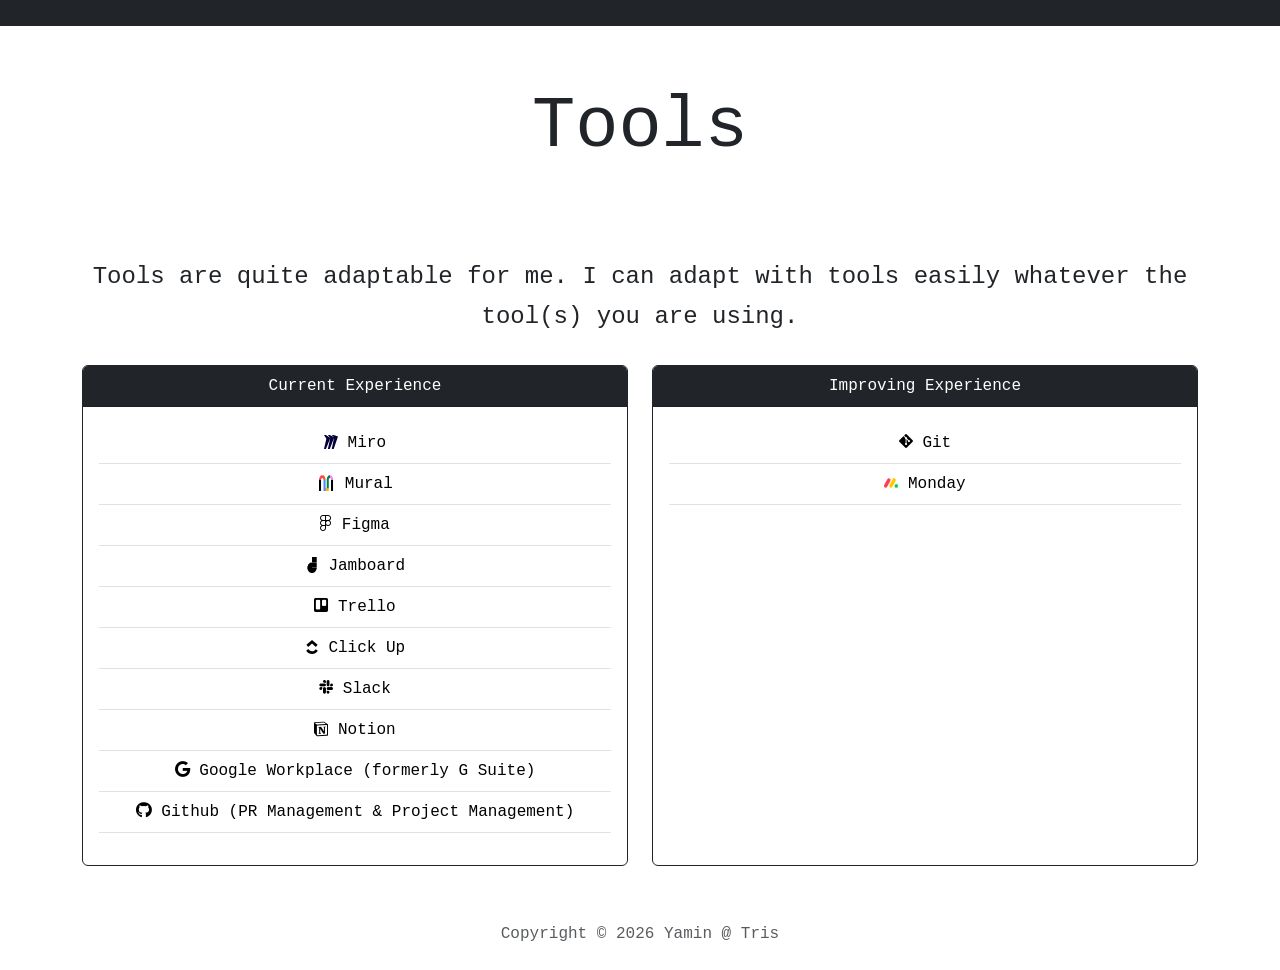
==== commit 27e0c4c2: "more refactoring of words" ====
--- a/aboutme.html
+++ b/aboutme.html
@@ -111,7 +111,7 @@
                               <span class="year text-dark">2019-2020</span>
                               <h3 class="title h4 text-dark">Curriculum Developer</h3>
                               <p class="description pt-2" style="font-size: 20px;line-height: 30px;">
-                                I worked in curriculum development team. Conducting user research, market research and using different usability test, we could find a way to craft 16 times of decreasing facilitation hours without affecting on learning and teaching's effectiveness.
+                                I worked in curriculum development team. Conducting user research, market research and using different usability test, we could find a way to craft in order to decrease facilitation hours by 16 times without affecting on learning and teaching's effectiveness by leveraging chatbot conversational technology.
                               </p>
                             </div>
                         </div>
